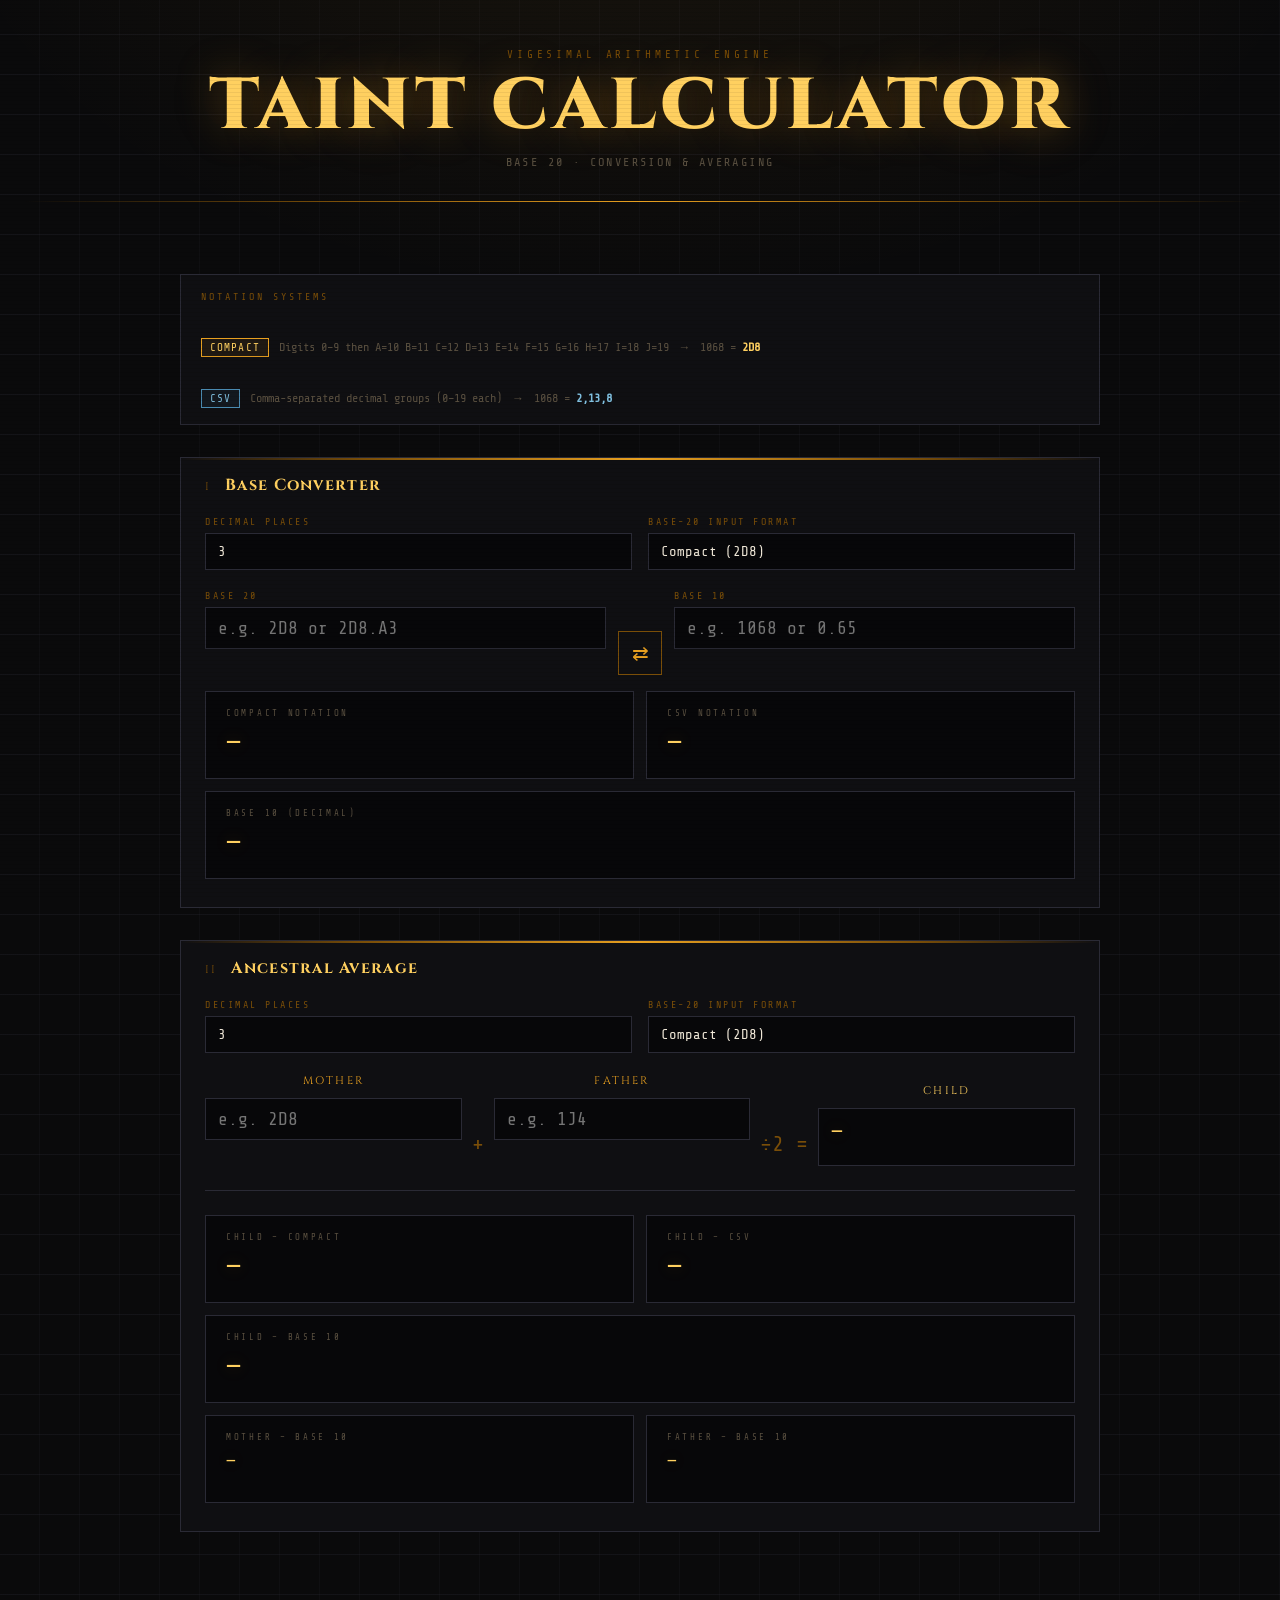
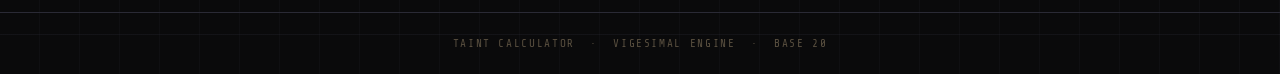
==== index.html @ a072395d "Improved organisation" ====
<!DOCTYPE html>
<html lang="en">
<head>
<meta charset="UTF-8">
<meta name="viewport" content="width=device-width, initial-scale=1.0">
<title>Taint Calculator</title>
<link href="https://fonts.googleapis.com/css2?family=Share+Tech+Mono&family=Cinzel:wght@400;700;900&display=swap" rel="stylesheet">

<link rel="stylesheet" href="assets/style.css">

</head>


<script src="assets/script.js"></script>

<body>

<header>
  <div class="title-eyebrow">Vigesimal Arithmetic Engine</div>
  <h1>TAINT CALCULATOR</h1>
  <div class="subtitle">BASE&nbsp;20&nbsp;·&nbsp;CONVERSION&nbsp;&amp;&nbsp;AVERAGING</div>
</header>

<main>

  <div class="legend">
    <div class="legend-title">Notation Systems</div>
    <div class="legend-item">
      <span class="badge badge-compact">COMPACT</span>
      <span class="legend-desc">Digits 0–9 then A=10 B=11 C=12 D=13 E=14 F=15 G=16 H=17 I=18 J=19 &nbsp;→&nbsp; 1068&nbsp;=&nbsp;<strong style="color:var(--amber-glow)">2D8</strong></span>
    </div>
    <div class="legend-item">
      <span class="badge badge-csv">CSV</span>
      <span class="legend-desc">Comma-separated decimal groups (0–19 each) &nbsp;→&nbsp; 1068&nbsp;=&nbsp;<strong style="color:#80c0e0">2,13,8</strong></span>
    </div>
  </div>

  <!-- Card I: Converter -->
  <div class="card">
    <div class="card-header">
      <span class="card-num">I</span>
      <span class="card-title">Base Converter</span>
    </div>
    <div class="card-body">
      <div class="options-row">
        <div class="field-col">
          <label>Decimal Places</label>
          <select id="dp">
            <option value="0">0</option>
            <option value="1">1</option>
            <option value="2">2</option>
            <option value="3" selected>3</option>
            <option value="4">4</option>
            <option value="5">5</option>
            <option value="6">6</option>
            <option value="8">8</option>
            <option value="10">10</option>
          </select>
        </div>
        <div class="field-col">
          <label>Base-20 Input Format</label>
          <select id="inputNotation">
            <option value="compact">Compact (2D8)</option>
            <option value="csv">CSV (2,13,8)</option>
          </select>
        </div>
      </div>

      <div class="field-row">
        <div class="field-col">
          <label>Base 20</label>
          <input type="text" id="b20in" placeholder="e.g. 2D8 or 2D8.A3" autocomplete="off" spellcheck="false">
          <div class="hint" id="b20hint"></div>
        </div>
        <button class="arrow-btn" id="swapBtn" title="Swap">&#8644;</button>
        <div class="field-col">
          <label>Base 10</label>
          <input type="text" id="b10in" placeholder="e.g. 1068 or 0.65" autocomplete="off" spellcheck="false">
          <div class="hint" id="b10hint"></div>
        </div>
      </div>

      <div class="result-grid">
        <div class="result-box">
          <div class="result-label">Compact notation</div>
          <div class="result-value" id="outCompact">—</div>
        </div>
        <div class="result-box">
          <div class="result-label">CSV notation</div>
          <div class="result-value" id="outCsv">—</div>
        </div>
      </div>
      <div style="margin-top:12px;">
        <div class="result-box">
          <div class="result-label">Base 10 (decimal)</div>
          <div class="result-value" id="outDec">—</div>
        </div>
      </div>
    </div>
  </div>

  <!-- Card II: Averager -->
  <div class="card">
    <div class="card-header">
      <span class="card-num">II</span>
      <span class="card-title">Ancestral Average</span>
    </div>
    <div class="card-body">
      <div class="options-row">
        <div class="field-col">
          <label>Decimal Places</label>
          <select id="avgDp">
            <option value="0">0</option>
            <option value="1">1</option>
            <option value="2">2</option>
            <option value="3" selected>3</option>
            <option value="4">4</option>
            <option value="5">5</option>
            <option value="6">6</option>
          </select>
        </div>
        <div class="field-col">
          <label>Base-20 Input Format</label>
          <select id="avgNotation">
            <option value="compact">Compact (2D8)</option>
            <option value="csv">CSV (2,13,8)</option>
          </select>
        </div>
      </div>

      <div class="trio-grid">
        <div class="field-col">
          <div class="parent-label">MOTHER</div>
          <input type="text" id="motherIn" placeholder="e.g. 2D8" autocomplete="off" spellcheck="false">
          <div class="hint" id="motherHint"></div>
        </div>
        <div class="trio-eq">+</div>
        <div class="field-col">
          <div class="parent-label">FATHER</div>
          <input type="text" id="fatherIn" placeholder="e.g. 1J4" autocomplete="off" spellcheck="false">
          <div class="hint" id="fatherHint"></div>
        </div>
        <div class="trio-eq">÷2&nbsp;=</div>
        <div class="field-col">
          <div class="parent-label" style="color:var(--amber-glow)">CHILD</div>
          <div class="result-box" style="padding:10px 12px; min-height:48px;">
            <div class="result-value" id="childInline" style="font-size:22px;">—</div>
          </div>
        </div>
      </div>

      <hr class="section-divider">

      <div class="result-grid">
        <div class="result-box">
          <div class="result-label">Child – Compact</div>
          <div class="result-value" id="childCompact">—</div>
        </div>
        <div class="result-box">
          <div class="result-label">Child – CSV</div>
          <div class="result-value" id="childCsv">—</div>
        </div>
      </div>
      <div style="margin-top:12px;">
        <div class="result-box">
          <div class="result-label">Child – Base 10</div>
          <div class="result-value" id="childDec">—</div>
        </div>
      </div>
      <div style="margin-top:12px; display:grid; grid-template-columns:1fr 1fr; gap:12px;">
        <div class="result-box">
          <div class="result-label">Mother – Base 10</div>
          <div class="result-value" style="font-size:18px;" id="motherDec10">—</div>
        </div>
        <div class="result-box">
          <div class="result-label">Father – Base 10</div>
          <div class="result-value" style="font-size:18px;" id="fatherDec10">—</div>
        </div>
      </div>
    </div>
  </div>

</main>

<footer>TAINT CALCULATOR &nbsp;·&nbsp; VIGESIMAL ENGINE &nbsp;·&nbsp; BASE&nbsp;20</footer>


</body>
</html>
---- assets/style.css ----
:root {
    --bg:        #0a0a0b;
    --panel:     #0f0f12;
    --border:    #2a2a35;
    --amber:     #e8a020;
    --amber-dim: #7a4e08;
    --amber-glow:#ffd060;
    --red:       #c03030;
    --green:     #2a8a40;
    --text:      #c8b88a;
    --text-dim:  #5a5040;
    --white:     #f0e8d8;
    --inset:     #070709;
  }
  *, *::before, *::after { box-sizing: border-box; margin: 0; padding: 0; }
  body {
    background: var(--bg);
    color: var(--text);
    font-family: 'Share Tech Mono', monospace;
    min-height: 100vh;
    overflow-x: hidden;
    background-image:
      radial-gradient(ellipse 80% 40% at 50% -10%, rgba(232,160,32,0.07) 0%, transparent 70%),
      repeating-linear-gradient(0deg, transparent, transparent 39px, rgba(42,42,53,0.3) 39px, rgba(42,42,53,0.3) 40px),
      repeating-linear-gradient(90deg, transparent, transparent 39px, rgba(42,42,53,0.15) 39px, rgba(42,42,53,0.15) 40px);
  }
  header {
    text-align: center;
    padding: 48px 24px 32px;
    position: relative;
  }
  header::after {
    content: '';
    display: block;
    height: 1px;
    background: linear-gradient(90deg, transparent, var(--amber-dim), var(--amber), var(--amber-dim), transparent);
    margin-top: 32px;
  }
  .title-eyebrow {
    font-size: 11px;
    letter-spacing: 0.35em;
    color: var(--amber-dim);
    text-transform: uppercase;
    margin-bottom: 10px;
  }
  h1 {
    font-family: 'Cinzel', serif;
    font-size: clamp(36px, 7vw, 72px);
    font-weight: 900;
    color: var(--amber-glow);
    letter-spacing: 0.06em;
    text-shadow: 0 0 40px rgba(232,160,32,0.35), 0 0 80px rgba(232,160,32,0.12);
    line-height: 1;
  }
  .subtitle {
    margin-top: 12px;
    font-size: 12px;
    letter-spacing: 0.2em;
    color: var(--text-dim);
  }
  main {
    max-width: 960px;
    margin: 0 auto;
    padding: 40px 20px 80px;
    display: flex;
    flex-direction: column;
    gap: 32px;
  }
  .legend {
    border: 1px solid var(--border);
    background: var(--panel);
    padding: 16px 20px;
    display: flex;
    gap: 32px;
    flex-wrap: wrap;
    font-size: 13px;
  }
  .legend-title {
    width: 100%;
    font-size: 10px;
    letter-spacing: 0.3em;
    color: var(--amber-dim);
    text-transform: uppercase;
    margin-bottom: 4px;
  }
  .legend-item { display: flex; align-items: center; gap: 10px; }
  .badge {
    display: inline-block;
    padding: 2px 8px;
    font-size: 11px;
    letter-spacing: 0.1em;
    border: 1px solid;
    white-space: nowrap;
  }
  .badge-compact { border-color: var(--amber); color: var(--amber-glow); background: rgba(232,160,32,0.07); }
  .badge-csv    { border-color: #4a8ab0; color: #80c0e0; background: rgba(74,138,176,0.07); }
  .legend-desc { color: var(--text-dim); font-size: 12px; }
  .card {
    border: 1px solid var(--border);
    background: var(--panel);
    position: relative;
  }
  .card::before {
    content: '';
    position: absolute;
    top: 0; left: 0; right: 0;
    height: 2px;
    background: linear-gradient(90deg, transparent 0%, var(--amber-dim) 20%, var(--amber) 50%, var(--amber-dim) 80%, transparent 100%);
  }
  .card-header {
    padding: 16px 24px 0;
    display: flex;
    align-items: baseline;
    gap: 14px;
  }
  .card-num {
    font-family: 'Cinzel', serif;
    font-size: 11px;
    color: var(--amber-dim);
    letter-spacing: 0.2em;
  }
  .card-title {
    font-family: 'Cinzel', serif;
    font-size: 16px;
    font-weight: 700;
    color: var(--amber-glow);
    letter-spacing: 0.08em;
  }
  .card-body { padding: 20px 24px 28px; }
  .field-row {
    display: grid;
    grid-template-columns: 1fr auto 1fr;
    gap: 12px;
    align-items: end;
    margin-bottom: 16px;
  }
  .field-col { display: flex; flex-direction: column; gap: 6px; }
  label {
    font-size: 10px;
    letter-spacing: 0.25em;
    color: var(--amber-dim);
    text-transform: uppercase;
  }
  input[type="text"], input[type="number"], select {
    background: var(--inset);
    border: 1px solid var(--border);
    color: var(--white);
    font-family: 'Share Tech Mono', monospace;
    font-size: 18px;
    padding: 10px 12px;
    width: 100%;
    outline: none;
    transition: border-color 0.15s, box-shadow 0.15s;
    -webkit-appearance: none;
    border-radius: 0;
  }
  input:focus, select:focus {
    border-color: var(--amber);
    box-shadow: 0 0 0 2px rgba(232,160,32,0.12), inset 0 0 12px rgba(232,160,32,0.04);
  }
  input.error { border-color: var(--red) !important; }
  input.valid { border-color: var(--green) !important; }
  select { font-size: 14px; cursor: pointer; }
  select option { background: #1a1a20; }
  .arrow-btn {
    background: none;
    border: 1px solid var(--amber-dim);
    color: var(--amber);
    font-size: 20px;
    width: 44px;
    height: 44px;
    cursor: pointer;
    transition: all 0.15s;
    display: flex;
    align-items: center;
    justify-content: center;
    font-family: monospace;
    flex-shrink: 0;
  }
  .arrow-btn:hover {
    border-color: var(--amber-glow);
    color: var(--amber-glow);
    box-shadow: 0 0 12px rgba(232,160,32,0.2);
  }
  .arrow-btn:active { transform: scale(0.95); }
  .options-row {
    display: flex;
    gap: 16px;
    align-items: end;
    flex-wrap: wrap;
    margin-bottom: 20px;
  }
  .options-row .field-col { min-width: 140px; flex: 1; }
  .result-box {
    background: var(--inset);
    border: 1px solid var(--border);
    padding: 16px 20px;
    min-height: 64px;
    display: flex;
    flex-direction: column;
    gap: 8px;
  }
  .result-label {
    font-size: 9px;
    letter-spacing: 0.3em;
    color: var(--text-dim);
    text-transform: uppercase;
  }
  .result-value {
    font-size: 28px;
    color: var(--amber-glow);
    letter-spacing: 0.05em;
    text-shadow: 0 0 16px rgba(232,160,32,0.3);
    min-height: 36px;
    word-break: break-all;
  }
  .result-grid {
    display: grid;
    grid-template-columns: 1fr 1fr;
    gap: 12px;
    margin-top: 16px;
  }
  .section-divider {
    border: none;
    border-top: 1px solid var(--border);
    margin: 24px 0;
  }
  .trio-grid {
    display: grid;
    grid-template-columns: 1fr auto 1fr auto 1fr;
    gap: 10px;
    align-items: end;
  }
  .trio-eq {
    font-size: 22px;
    color: var(--amber-dim);
    padding-bottom: 10px;
    text-align: center;
    flex-shrink: 0;
  }
  .parent-label {
    font-family: 'Cinzel', serif;
    font-size: 11px;
    color: var(--amber);
    letter-spacing: 0.2em;
    text-align: center;
    margin-bottom: 4px;
  }
  .hint {
    font-size: 11px;
    color: var(--red);
    min-height: 16px;
    letter-spacing: 0.05em;
    margin-top: 4px;
  }
  .hint.ok { color: var(--green); }
  footer {
    text-align: center;
    padding: 24px;
    font-size: 11px;
    color: var(--text-dim);
    letter-spacing: 0.15em;
    border-top: 1px solid var(--border);
  }
  body::after {
    content: '';
    pointer-events: none;
    position: fixed;
    inset: 0;
    background: repeating-linear-gradient(0deg, rgba(0,0,0,0) 0px, rgba(0,0,0,0) 3px, rgba(0,0,0,0.06) 3px, rgba(0,0,0,0.06) 4px);
    z-index: 9999;
  }
  @keyframes fadeUp {
    from { opacity: 0; transform: translateY(16px); }
    to   { opacity: 1; transform: translateY(0); }
  }
  header  { animation: fadeUp 0.5s ease both; }
  .legend { animation: fadeUp 0.5s ease 0.1s both; }
  .card:nth-of-type(1) { animation: fadeUp 0.5s ease 0.2s both; }
  .card:nth-of-type(2) { animation: fadeUp 0.5s ease 0.3s both; }
  @media (max-width: 600px) {
    .field-row { grid-template-columns: 1fr; }
    .arrow-btn { transform: rotate(90deg); width: 36px; height: 36px; margin: 0 auto; }
    .trio-grid { grid-template-columns: 1fr; }
    .trio-eq { display: none; }
    .result-grid { grid-template-columns: 1fr; }
  }
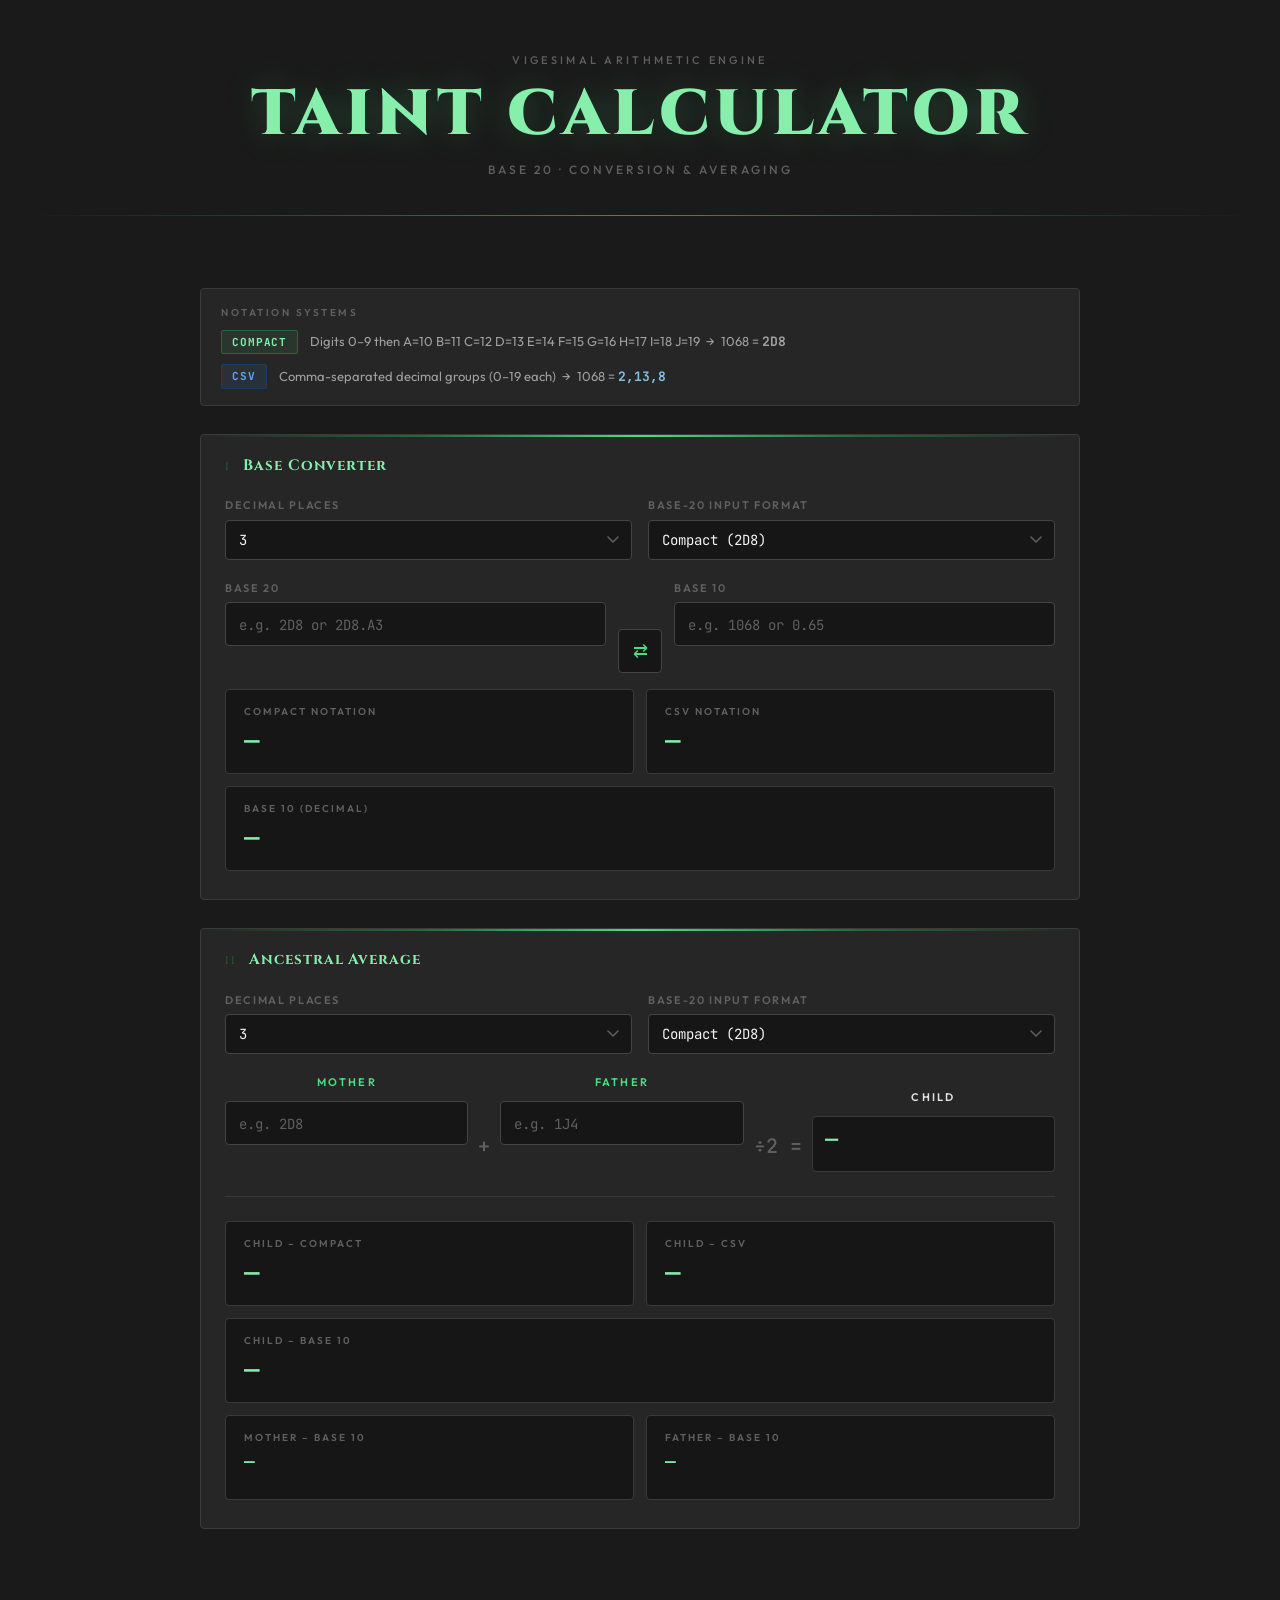
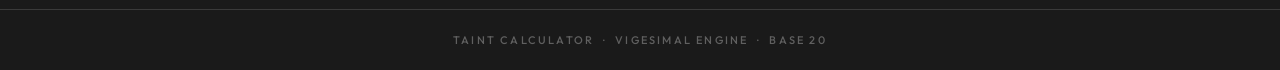
==== commit 48f974f5: "changed theme to white and green to improve readability" ====
--- a/index.html
+++ b/index.html
@@ -4,14 +4,13 @@
 <meta charset="UTF-8">
 <meta name="viewport" content="width=device-width, initial-scale=1.0">
 <title>Taint Calculator</title>
-<link href="https://fonts.googleapis.com/css2?family=Share+Tech+Mono&family=Cinzel:wght@400;700;900&display=swap" rel="stylesheet">
 
 <link rel="stylesheet" href="assets/style.css">
 
 </head>
 
 
-<script src="assets/script.js"></script>
+<script src="assets/script.js" defer></script>
 
 <body>
 
--- a/assets/style.css
+++ b/assets/style.css
@@ -1,287 +1,418 @@
-  :root {
-    --bg:        #0a0a0b;
-    --panel:     #0f0f12;
-    --border:    #2a2a35;
-    --amber:     #e8a020;
-    --amber-dim: #7a4e08;
-    --amber-glow:#ffd060;
-    --red:       #c03030;
-    --green:     #2a8a40;
-    --text:      #c8b88a;
-    --text-dim:  #5a5040;
-    --white:     #f0e8d8;
-    --inset:     #070709;
-  }
-  *, *::before, *::after { box-sizing: border-box; margin: 0; padding: 0; }
-  body {
-    background: var(--bg);
-    color: var(--text);
-    font-family: 'Share Tech Mono', monospace;
-    min-height: 100vh;
-    overflow-x: hidden;
-    background-image:
-      radial-gradient(ellipse 80% 40% at 50% -10%, rgba(232,160,32,0.07) 0%, transparent 70%),
-      repeating-linear-gradient(0deg, transparent, transparent 39px, rgba(42,42,53,0.3) 39px, rgba(42,42,53,0.3) 40px),
-      repeating-linear-gradient(90deg, transparent, transparent 39px, rgba(42,42,53,0.15) 39px, rgba(42,42,53,0.15) 40px);
-  }
-  header {
-    text-align: center;
-    padding: 48px 24px 32px;
-    position: relative;
-  }
-  header::after {
-    content: '';
-    display: block;
-    height: 1px;
-    background: linear-gradient(90deg, transparent, var(--amber-dim), var(--amber), var(--amber-dim), transparent);
-    margin-top: 32px;
-  }
-  .title-eyebrow {
-    font-size: 11px;
-    letter-spacing: 0.35em;
-    color: var(--amber-dim);
-    text-transform: uppercase;
-    margin-bottom: 10px;
-  }
-  h1 {
-    font-family: 'Cinzel', serif;
-    font-size: clamp(36px, 7vw, 72px);
-    font-weight: 900;
-    color: var(--amber-glow);
-    letter-spacing: 0.06em;
-    text-shadow: 0 0 40px rgba(232,160,32,0.35), 0 0 80px rgba(232,160,32,0.12);
-    line-height: 1;
-  }
-  .subtitle {
-    margin-top: 12px;
-    font-size: 12px;
-    letter-spacing: 0.2em;
-    color: var(--text-dim);
-  }
-  main {
-    max-width: 960px;
-    margin: 0 auto;
-    padding: 40px 20px 80px;
-    display: flex;
-    flex-direction: column;
-    gap: 32px;
-  }
-  .legend {
-    border: 1px solid var(--border);
-    background: var(--panel);
-    padding: 16px 20px;
-    display: flex;
-    gap: 32px;
-    flex-wrap: wrap;
-    font-size: 13px;
-  }
-  .legend-title {
-    width: 100%;
-    font-size: 10px;
-    letter-spacing: 0.3em;
-    color: var(--amber-dim);
-    text-transform: uppercase;
-    margin-bottom: 4px;
-  }
-  .legend-item { display: flex; align-items: center; gap: 10px; }
-  .badge {
-    display: inline-block;
-    padding: 2px 8px;
-    font-size: 11px;
-    letter-spacing: 0.1em;
-    border: 1px solid;
-    white-space: nowrap;
-  }
-  .badge-compact { border-color: var(--amber); color: var(--amber-glow); background: rgba(232,160,32,0.07); }
-  .badge-csv    { border-color: #4a8ab0; color: #80c0e0; background: rgba(74,138,176,0.07); }
-  .legend-desc { color: var(--text-dim); font-size: 12px; }
-  .card {
-    border: 1px solid var(--border);
-    background: var(--panel);
-    position: relative;
-  }
-  .card::before {
-    content: '';
-    position: absolute;
-    top: 0; left: 0; right: 0;
-    height: 2px;
-    background: linear-gradient(90deg, transparent 0%, var(--amber-dim) 20%, var(--amber) 50%, var(--amber-dim) 80%, transparent 100%);
-  }
-  .card-header {
-    padding: 16px 24px 0;
-    display: flex;
-    align-items: baseline;
-    gap: 14px;
-  }
-  .card-num {
-    font-family: 'Cinzel', serif;
-    font-size: 11px;
-    color: var(--amber-dim);
-    letter-spacing: 0.2em;
-  }
-  .card-title {
-    font-family: 'Cinzel', serif;
-    font-size: 16px;
-    font-weight: 700;
-    color: var(--amber-glow);
-    letter-spacing: 0.08em;
-  }
-  .card-body { padding: 20px 24px 28px; }
-  .field-row {
-    display: grid;
-    grid-template-columns: 1fr auto 1fr;
-    gap: 12px;
-    align-items: end;
-    margin-bottom: 16px;
-  }
-  .field-col { display: flex; flex-direction: column; gap: 6px; }
-  label {
-    font-size: 10px;
-    letter-spacing: 0.25em;
-    color: var(--amber-dim);
-    text-transform: uppercase;
-  }
-  input[type="text"], input[type="number"], select {
-    background: var(--inset);
-    border: 1px solid var(--border);
-    color: var(--white);
-    font-family: 'Share Tech Mono', monospace;
-    font-size: 18px;
-    padding: 10px 12px;
-    width: 100%;
-    outline: none;
-    transition: border-color 0.15s, box-shadow 0.15s;
-    -webkit-appearance: none;
-    border-radius: 0;
-  }
-  input:focus, select:focus {
-    border-color: var(--amber);
-    box-shadow: 0 0 0 2px rgba(232,160,32,0.12), inset 0 0 12px rgba(232,160,32,0.04);
-  }
-  input.error { border-color: var(--red) !important; }
-  input.valid { border-color: var(--green) !important; }
-  select { font-size: 14px; cursor: pointer; }
-  select option { background: #1a1a20; }
-  .arrow-btn {
-    background: none;
-    border: 1px solid var(--amber-dim);
-    color: var(--amber);
-    font-size: 20px;
-    width: 44px;
-    height: 44px;
-    cursor: pointer;
-    transition: all 0.15s;
-    display: flex;
-    align-items: center;
-    justify-content: center;
-    font-family: monospace;
-    flex-shrink: 0;
-  }
-  .arrow-btn:hover {
-    border-color: var(--amber-glow);
-    color: var(--amber-glow);
-    box-shadow: 0 0 12px rgba(232,160,32,0.2);
-  }
-  .arrow-btn:active { transform: scale(0.95); }
-  .options-row {
-    display: flex;
-    gap: 16px;
-    align-items: end;
-    flex-wrap: wrap;
-    margin-bottom: 20px;
-  }
-  .options-row .field-col { min-width: 140px; flex: 1; }
-  .result-box {
-    background: var(--inset);
-    border: 1px solid var(--border);
-    padding: 16px 20px;
-    min-height: 64px;
-    display: flex;
-    flex-direction: column;
-    gap: 8px;
-  }
-  .result-label {
-    font-size: 9px;
-    letter-spacing: 0.3em;
-    color: var(--text-dim);
-    text-transform: uppercase;
-  }
-  .result-value {
-    font-size: 28px;
-    color: var(--amber-glow);
-    letter-spacing: 0.05em;
-    text-shadow: 0 0 16px rgba(232,160,32,0.3);
-    min-height: 36px;
-    word-break: break-all;
-  }
-  .result-grid {
-    display: grid;
-    grid-template-columns: 1fr 1fr;
-    gap: 12px;
-    margin-top: 16px;
-  }
-  .section-divider {
-    border: none;
-    border-top: 1px solid var(--border);
-    margin: 24px 0;
-  }
-  .trio-grid {
-    display: grid;
-    grid-template-columns: 1fr auto 1fr auto 1fr;
-    gap: 10px;
-    align-items: end;
-  }
-  .trio-eq {
-    font-size: 22px;
-    color: var(--amber-dim);
-    padding-bottom: 10px;
-    text-align: center;
-    flex-shrink: 0;
-  }
-  .parent-label {
-    font-family: 'Cinzel', serif;
-    font-size: 11px;
-    color: var(--amber);
-    letter-spacing: 0.2em;
-    text-align: center;
-    margin-bottom: 4px;
-  }
-  .hint {
-    font-size: 11px;
-    color: var(--red);
-    min-height: 16px;
-    letter-spacing: 0.05em;
-    margin-top: 4px;
-  }
-  .hint.ok { color: var(--green); }
-  footer {
-    text-align: center;
-    padding: 24px;
-    font-size: 11px;
-    color: var(--text-dim);
-    letter-spacing: 0.15em;
-    border-top: 1px solid var(--border);
-  }
-  body::after {
-    content: '';
-    pointer-events: none;
-    position: fixed;
-    inset: 0;
-    background: repeating-linear-gradient(0deg, rgba(0,0,0,0) 0px, rgba(0,0,0,0) 3px, rgba(0,0,0,0.06) 3px, rgba(0,0,0,0.06) 4px);
-    z-index: 9999;
-  }
-  @keyframes fadeUp {
-    from { opacity: 0; transform: translateY(16px); }
-    to   { opacity: 1; transform: translateY(0); }
-  }
-  header  { animation: fadeUp 0.5s ease both; }
-  .legend { animation: fadeUp 0.5s ease 0.1s both; }
-  .card:nth-of-type(1) { animation: fadeUp 0.5s ease 0.2s both; }
-  .card:nth-of-type(2) { animation: fadeUp 0.5s ease 0.3s both; }
-  @media (max-width: 600px) {
-    .field-row { grid-template-columns: 1fr; }
-    .arrow-btn { transform: rotate(90deg); width: 36px; height: 36px; margin: 0 auto; }
-    .trio-grid { grid-template-columns: 1fr; }
-    .trio-eq { display: none; }
-    .result-grid { grid-template-columns: 1fr; }
-  }+/* ── Google Fonts ───────────────────────────────────────────────── */
+@import url('https://fonts.googleapis.com/css2?family=JetBrains+Mono:wght@400;500;700&family=Outfit:wght@400;500;600;700&family=Cinzel:wght@700;900&display=swap');
+
+/* ── Design tokens ──────────────────────────────────────────────── */
+:root {
+  --bg:          #1a1a1a;
+  --bg-mid:      #222222;
+  --panel:       #262626;
+  --panel-raised:#2e2e2e;
+  --border:      #3a3a3a;
+  --border-mid:  #444444;
+  --inset:       #161616;
+
+  --green:       #4ade80;
+  --green-dim:   #1f6b3a;
+  --green-glow:  #86efac;
+  --green-faint: rgba(74, 222, 128, 0.08);
+
+  --csv-blue:    #60a5fa;
+  --csv-dim:     #1e3a5f;
+  --csv-faint:   rgba(96, 165, 250, 0.08);
+
+  --red:         #f87171;
+  --red-faint:   rgba(248, 113, 113, 0.1);
+  --valid:       #4ade80;
+
+  --text:        #e2e2e2;
+  --text-mid:    #a0a0a0;
+  --text-dim:    #606060;
+  --white:       #f4f4f4;
+
+  --font-ui:     'Outfit', sans-serif;
+  --font-mono:   'JetBrains Mono', monospace;
+  --font-display:'Cinzel', serif;
+
+  --radius:      4px;
+}
+
+/* ── Reset ──────────────────────────────────────────────────────── */
+*, *::before, *::after { box-sizing: border-box; margin: 0; padding: 0; }
+
+/* ── Base ───────────────────────────────────────────────────────── */
+body {
+  background: var(--bg);
+  color: var(--text);
+  font-family: var(--font-ui);
+  font-size: 15px;
+  line-height: 1.5;
+  min-height: 100vh;
+  overflow-x: hidden;
+}
+
+/* ── Header ─────────────────────────────────────────────────────── */
+header {
+  text-align: center;
+  padding: 52px 24px 36px;
+  position: relative;
+}
+header::after {
+  content: '';
+  display: block;
+  height: 1px;
+  background: linear-gradient(90deg,
+    transparent,
+    var(--green-dim) 20%,
+    var(--green) 50%,
+    var(--green-dim) 80%,
+    transparent);
+  margin-top: 36px;
+  opacity: 0.6;
+}
+
+.title-eyebrow {
+  font-family: var(--font-ui);
+  font-size: 11px;
+  font-weight: 500;
+  letter-spacing: 0.3em;
+  color: var(--text-dim);
+  text-transform: uppercase;
+  margin-bottom: 14px;
+}
+
+h1 {
+  font-family: var(--font-display);
+  font-size: clamp(32px, 6vw, 64px);
+  font-weight: 900;
+  color: var(--green-glow);
+  letter-spacing: 0.07em;
+  text-shadow: 0 0 32px rgba(74,222,128,0.25);
+  line-height: 1;
+}
+
+.subtitle {
+  margin-top: 14px;
+  font-family: var(--font-ui);
+  font-size: 12px;
+  font-weight: 500;
+  letter-spacing: 0.25em;
+  color: var(--text-dim);
+  text-transform: uppercase;
+}
+
+/* ── Main layout ─────────────────────────────────────────────────── */
+main {
+  max-width: 920px;
+  margin: 0 auto;
+  padding: 36px 20px 80px;
+  display: flex;
+  flex-direction: column;
+  gap: 28px;
+}
+
+/* ── Legend ──────────────────────────────────────────────────────── */
+.legend {
+  border: 1px solid var(--border);
+  background: var(--panel);
+  border-radius: var(--radius);
+  padding: 16px 20px;
+  display: flex;
+  flex-direction: column;
+  gap: 10px;
+}
+.legend-title {
+  font-family: var(--font-ui);
+  font-size: 10px;
+  font-weight: 600;
+  letter-spacing: 0.25em;
+  color: var(--text-dim);
+  text-transform: uppercase;
+}
+.legend-item {
+  display: flex;
+  align-items: center;
+  gap: 12px;
+  flex-wrap: wrap;
+}
+.badge {
+  display: inline-block;
+  padding: 3px 10px;
+  font-family: var(--font-mono);
+  font-size: 11px;
+  font-weight: 700;
+  letter-spacing: 0.08em;
+  border: 1px solid;
+  border-radius: 2px;
+  white-space: nowrap;
+  flex-shrink: 0;
+}
+.badge-compact {
+  border-color: var(--green-dim);
+  color: var(--green-glow);
+  background: var(--green-faint);
+}
+.badge-csv {
+  border-color: var(--csv-dim);
+  color: var(--csv-blue);
+  background: var(--csv-faint);
+}
+.legend-desc {
+  font-family: var(--font-ui);
+  font-size: 13px;
+  color: var(--text-mid);
+  line-height: 1.4;
+}
+.legend-desc strong {
+  font-family: var(--font-mono);
+  font-weight: 700;
+}
+
+/* ── Cards ───────────────────────────────────────────────────────── */
+.card {
+  border: 1px solid var(--border);
+  background: var(--panel);
+  border-radius: var(--radius);
+  position: relative;
+  overflow: hidden;
+}
+.card::before {
+  content: '';
+  position: absolute;
+  top: 0; left: 0; right: 0;
+  height: 2px;
+  background: linear-gradient(90deg,
+    transparent 0%,
+    var(--green-dim) 25%,
+    var(--green) 50%,
+    var(--green-dim) 75%,
+    transparent 100%);
+}
+.card-header {
+  padding: 20px 24px 0;
+  display: flex;
+  align-items: baseline;
+  gap: 12px;
+}
+.card-num {
+  font-family: var(--font-display);
+  font-size: 11px;
+  color: var(--green-dim);
+  letter-spacing: 0.2em;
+}
+.card-title {
+  font-family: var(--font-display);
+  font-size: 15px;
+  font-weight: 700;
+  color: var(--green-glow);
+  letter-spacing: 0.06em;
+}
+.card-body {
+  padding: 20px 24px 28px;
+}
+
+/* ── Labels ──────────────────────────────────────────────────────── */
+label {
+  font-family: var(--font-ui);
+  font-size: 11px;
+  font-weight: 600;
+  letter-spacing: 0.15em;
+  color: var(--text-dim);
+  text-transform: uppercase;
+}
+.parent-label {
+  font-family: var(--font-ui);
+  font-size: 11px;
+  font-weight: 600;
+  letter-spacing: 0.2em;
+  color: var(--green);
+  text-transform: uppercase;
+  text-align: center;
+  margin-bottom: 4px;
+}
+
+/* ── Inputs & selects ────────────────────────────────────────────── */
+input[type="text"],
+input[type="number"],
+select {
+  background: var(--inset);
+  border: 1px solid var(--border-mid);
+  color: var(--white);
+  font-family: var(--font-mono);
+  font-size: 17px;
+  font-weight: 400;
+  padding: 10px 13px;
+  width: 100%;
+  outline: none;
+  border-radius: var(--radius);
+  transition: border-color 0.15s, box-shadow 0.15s;
+  -webkit-appearance: none;
+  appearance: none;
+}
+input::placeholder { color: var(--text-dim); font-size: 14px; }
+input:focus,
+select:focus {
+  border-color: var(--green);
+  box-shadow: 0 0 0 3px rgba(74,222,128,0.1);
+}
+input.error  { border-color: var(--red) !important; background: var(--red-faint); }
+input.valid  { border-color: var(--valid) !important; }
+select {
+  font-size: 14px;
+  cursor: pointer;
+  background-image: url("data:image/svg+xml,%3Csvg xmlns='http://www.w3.org/2000/svg' width='12' height='8' viewBox='0 0 12 8'%3E%3Cpath d='M1 1l5 5 5-5' stroke='%23606060' stroke-width='1.5' fill='none' stroke-linecap='round'/%3E%3C/svg%3E");
+  background-repeat: no-repeat;
+  background-position: right 12px center;
+  padding-right: 32px;
+}
+select option { background: #1e1e1e; }
+
+/* ── Field layouts ───────────────────────────────────────────────── */
+.options-row {
+  display: flex;
+  gap: 16px;
+  align-items: end;
+  flex-wrap: wrap;
+  margin-bottom: 20px;
+}
+.options-row .field-col { min-width: 140px; flex: 1; }
+
+.field-col { display: flex; flex-direction: column; gap: 6px; }
+
+.field-row {
+  display: grid;
+  grid-template-columns: 1fr auto 1fr;
+  gap: 12px;
+  align-items: end;
+  margin-bottom: 16px;
+}
+
+/* ── Swap button ─────────────────────────────────────────────────── */
+.arrow-btn {
+  background: var(--inset);
+  border: 1px solid var(--border-mid);
+  color: var(--green);
+  font-size: 18px;
+  width: 44px;
+  height: 44px;
+  border-radius: var(--radius);
+  cursor: pointer;
+  transition: all 0.15s;
+  display: flex;
+  align-items: center;
+  justify-content: center;
+  font-family: monospace;
+  flex-shrink: 0;
+}
+.arrow-btn:hover {
+  border-color: var(--green);
+  color: var(--green-glow);
+  box-shadow: 0 0 10px rgba(74,222,128,0.15);
+}
+.arrow-btn:active { transform: scale(0.93); }
+
+/* ── Result boxes ────────────────────────────────────────────────── */
+.result-box {
+  background: var(--inset);
+  border: 1px solid var(--border);
+  border-radius: var(--radius);
+  padding: 14px 18px;
+  min-height: 64px;
+  display: flex;
+  flex-direction: column;
+  gap: 6px;
+}
+.result-label {
+  font-family: var(--font-ui);
+  font-size: 10px;
+  font-weight: 600;
+  letter-spacing: 0.2em;
+  color: var(--text-dim);
+  text-transform: uppercase;
+}
+.result-value {
+  font-family: var(--font-mono);
+  font-size: 26px;
+  font-weight: 500;
+  color: var(--green-glow);
+  letter-spacing: 0.03em;
+  min-height: 34px;
+  word-break: break-all;
+  line-height: 1.2;
+}
+
+.result-grid {
+  display: grid;
+  grid-template-columns: 1fr 1fr;
+  gap: 12px;
+  margin-top: 14px;
+}
+
+/* ── Trio (averager) ─────────────────────────────────────────────── */
+.trio-grid {
+  display: grid;
+  grid-template-columns: 1fr auto 1fr auto 1fr;
+  gap: 10px;
+  align-items: end;
+}
+.trio-eq {
+  font-family: var(--font-mono);
+  font-size: 20px;
+  font-weight: 500;
+  color: var(--text-dim);
+  padding-bottom: 11px;
+  text-align: center;
+  flex-shrink: 0;
+  white-space: nowrap;
+}
+
+/* ── Hint / validation messages ──────────────────────────────────── */
+.hint {
+  font-family: var(--font-ui);
+  font-size: 12px;
+  color: var(--red);
+  min-height: 18px;
+  margin-top: 3px;
+  line-height: 1.4;
+}
+.hint.ok { color: var(--valid); }
+
+/* ── Divider ─────────────────────────────────────────────────────── */
+.section-divider {
+  border: none;
+  border-top: 1px solid var(--border);
+  margin: 24px 0;
+}
+
+/* ── Footer ──────────────────────────────────────────────────────── */
+footer {
+  text-align: center;
+  padding: 22px;
+  font-family: var(--font-ui);
+  font-size: 11px;
+  font-weight: 500;
+  color: var(--text-dim);
+  letter-spacing: 0.2em;
+  text-transform: uppercase;
+  border-top: 1px solid var(--border);
+}
+
+/* ── Animations ──────────────────────────────────────────────────── */
+@keyframes fadeUp {
+  from { opacity: 0; transform: translateY(14px); }
+  to   { opacity: 1; transform: translateY(0); }
+}
+header              { animation: fadeUp 0.45s ease both; }
+.legend             { animation: fadeUp 0.45s ease 0.08s both; }
+.card:nth-of-type(1){ animation: fadeUp 0.45s ease 0.16s both; }
+.card:nth-of-type(2){ animation: fadeUp 0.45s ease 0.24s both; }
+
+/* ── Responsive ──────────────────────────────────────────────────── */
+@media (max-width: 600px) {
+  .field-row          { grid-template-columns: 1fr; }
+  .arrow-btn          { transform: none; width: 38px; height: 38px; margin: 0 auto; }
+  .trio-grid          { grid-template-columns: 1fr; }
+  .trio-eq            { display: none; }
+  .result-grid        { grid-template-columns: 1fr; }
+  .card-body          { padding: 16px 16px 24px; }
+  .card-header        { padding: 16px 16px 0; }
+}
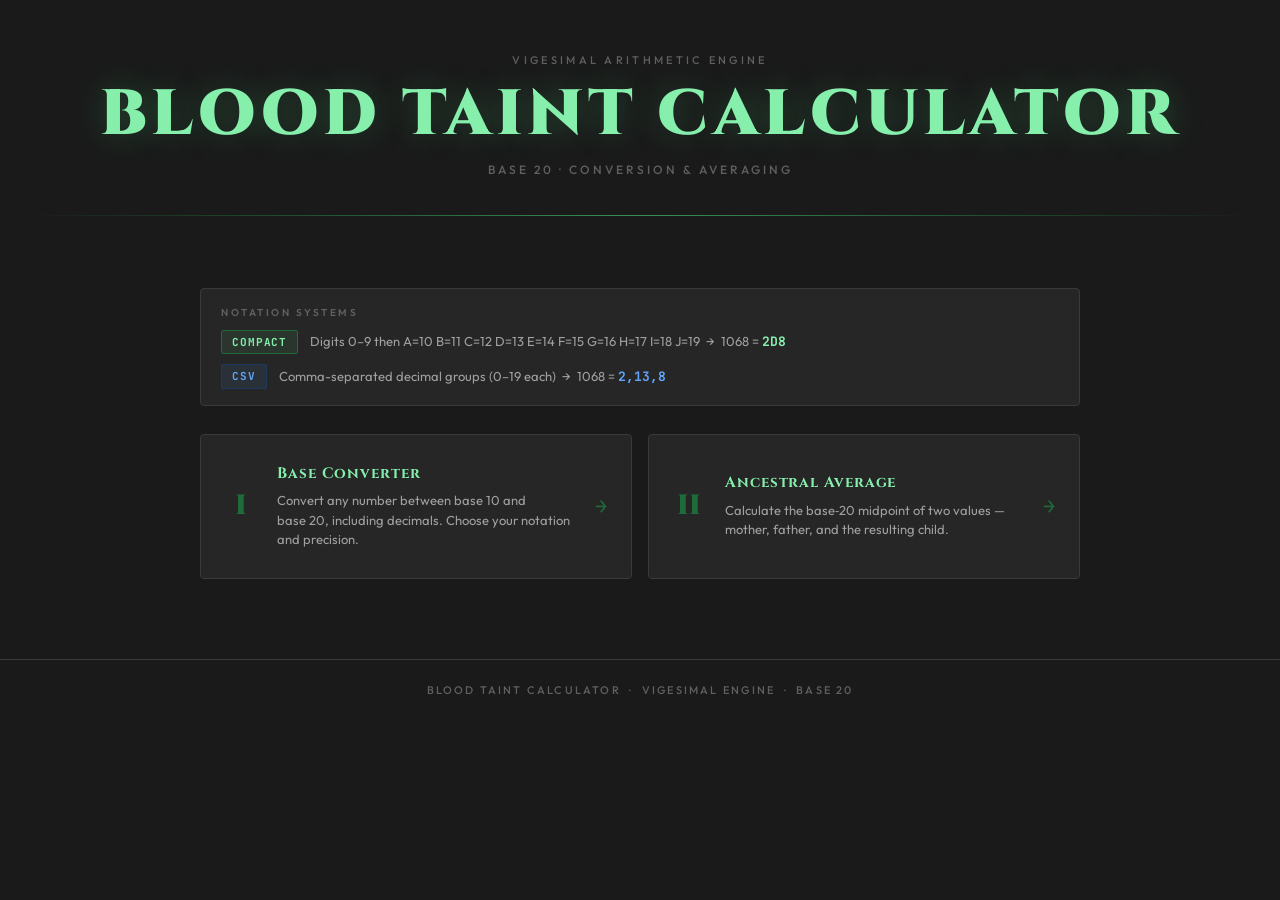
==== commit 99ccd7f8: "separated functions into separate pages" ====
--- a/index.html
+++ b/index.html
@@ -3,186 +3,53 @@
 <head>
 <meta charset="UTF-8">
 <meta name="viewport" content="width=device-width, initial-scale=1.0">
-<title>Taint Calculator</title>
-
+<title>Blood Taint Calculator</title>
 <link rel="stylesheet" href="assets/style.css">
-
 </head>
-
-
-<script src="assets/script.js" defer></script>
-
 <body>
 
 <header>
   <div class="title-eyebrow">Vigesimal Arithmetic Engine</div>
-  <h1>TAINT CALCULATOR</h1>
+  <h1>BLOOD TAINT CALCULATOR</h1>
   <div class="subtitle">BASE&nbsp;20&nbsp;·&nbsp;CONVERSION&nbsp;&amp;&nbsp;AVERAGING</div>
 </header>
 
-<main>
+<main class="home-main">
 
   <div class="legend">
     <div class="legend-title">Notation Systems</div>
     <div class="legend-item">
       <span class="badge badge-compact">COMPACT</span>
-      <span class="legend-desc">Digits 0–9 then A=10 B=11 C=12 D=13 E=14 F=15 G=16 H=17 I=18 J=19 &nbsp;→&nbsp; 1068&nbsp;=&nbsp;<strong style="color:var(--amber-glow)">2D8</strong></span>
+      <span class="legend-desc">Digits 0–9 then A=10 B=11 C=12 D=13 E=14 F=15 G=16 H=17 I=18 J=19 &nbsp;→&nbsp; 1068&nbsp;=&nbsp;<strong class="mono green">2D8</strong></span>
     </div>
     <div class="legend-item">
       <span class="badge badge-csv">CSV</span>
-      <span class="legend-desc">Comma-separated decimal groups (0–19 each) &nbsp;→&nbsp; 1068&nbsp;=&nbsp;<strong style="color:#80c0e0">2,13,8</strong></span>
+      <span class="legend-desc">Comma-separated decimal groups (0–19 each) &nbsp;→&nbsp; 1068&nbsp;=&nbsp;<strong class="mono blue">2,13,8</strong></span>
     </div>
   </div>
 
-  <!-- Card I: Converter -->
-  <div class="card">
-    <div class="card-header">
-      <span class="card-num">I</span>
-      <span class="card-title">Base Converter</span>
-    </div>
-    <div class="card-body">
-      <div class="options-row">
-        <div class="field-col">
-          <label>Decimal Places</label>
-          <select id="dp">
-            <option value="0">0</option>
-            <option value="1">1</option>
-            <option value="2">2</option>
-            <option value="3" selected>3</option>
-            <option value="4">4</option>
-            <option value="5">5</option>
-            <option value="6">6</option>
-            <option value="8">8</option>
-            <option value="10">10</option>
-          </select>
-        </div>
-        <div class="field-col">
-          <label>Base-20 Input Format</label>
-          <select id="inputNotation">
-            <option value="compact">Compact (2D8)</option>
-            <option value="csv">CSV (2,13,8)</option>
-          </select>
-        </div>
+  <nav class="tool-nav">
+    <a href="converter.html" class="tool-card">
+      <div class="tool-card-num">I</div>
+      <div class="tool-card-body">
+        <div class="tool-card-title">Base Converter</div>
+        <div class="tool-card-desc">Convert any number between base&nbsp;10 and base&nbsp;20, including decimals. Choose your notation and precision.</div>
       </div>
-
-      <div class="field-row">
-        <div class="field-col">
-          <label>Base 20</label>
-          <input type="text" id="b20in" placeholder="e.g. 2D8 or 2D8.A3" autocomplete="off" spellcheck="false">
-          <div class="hint" id="b20hint"></div>
-        </div>
-        <button class="arrow-btn" id="swapBtn" title="Swap">&#8644;</button>
-        <div class="field-col">
-          <label>Base 10</label>
-          <input type="text" id="b10in" placeholder="e.g. 1068 or 0.65" autocomplete="off" spellcheck="false">
-          <div class="hint" id="b10hint"></div>
-        </div>
+      <div class="tool-card-arrow">→</div>
+    </a>
+    <a href="averager.html" class="tool-card">
+      <div class="tool-card-num">II</div>
+      <div class="tool-card-body">
+        <div class="tool-card-title">Ancestral Average</div>
+        <div class="tool-card-desc">Calculate the base&#8209;20 midpoint of two values — mother, father, and the resulting child.</div>
       </div>
-
-      <div class="result-grid">
-        <div class="result-box">
-          <div class="result-label">Compact notation</div>
-          <div class="result-value" id="outCompact">—</div>
-        </div>
-        <div class="result-box">
-          <div class="result-label">CSV notation</div>
-          <div class="result-value" id="outCsv">—</div>
-        </div>
-      </div>
-      <div style="margin-top:12px;">
-        <div class="result-box">
-          <div class="result-label">Base 10 (decimal)</div>
-          <div class="result-value" id="outDec">—</div>
-        </div>
-      </div>
-    </div>
-  </div>
-
-  <!-- Card II: Averager -->
-  <div class="card">
-    <div class="card-header">
-      <span class="card-num">II</span>
-      <span class="card-title">Ancestral Average</span>
-    </div>
-    <div class="card-body">
-      <div class="options-row">
-        <div class="field-col">
-          <label>Decimal Places</label>
-          <select id="avgDp">
-            <option value="0">0</option>
-            <option value="1">1</option>
-            <option value="2">2</option>
-            <option value="3" selected>3</option>
-            <option value="4">4</option>
-            <option value="5">5</option>
-            <option value="6">6</option>
-          </select>
-        </div>
-        <div class="field-col">
-          <label>Base-20 Input Format</label>
-          <select id="avgNotation">
-            <option value="compact">Compact (2D8)</option>
-            <option value="csv">CSV (2,13,8)</option>
-          </select>
-        </div>
-      </div>
-
-      <div class="trio-grid">
-        <div class="field-col">
-          <div class="parent-label">MOTHER</div>
-          <input type="text" id="motherIn" placeholder="e.g. 2D8" autocomplete="off" spellcheck="false">
-          <div class="hint" id="motherHint"></div>
-        </div>
-        <div class="trio-eq">+</div>
-        <div class="field-col">
-          <div class="parent-label">FATHER</div>
-          <input type="text" id="fatherIn" placeholder="e.g. 1J4" autocomplete="off" spellcheck="false">
-          <div class="hint" id="fatherHint"></div>
-        </div>
-        <div class="trio-eq">÷2&nbsp;=</div>
-        <div class="field-col">
-          <div class="parent-label" style="color:var(--amber-glow)">CHILD</div>
-          <div class="result-box" style="padding:10px 12px; min-height:48px;">
-            <div class="result-value" id="childInline" style="font-size:22px;">—</div>
-          </div>
-        </div>
-      </div>
-
-      <hr class="section-divider">
-
-      <div class="result-grid">
-        <div class="result-box">
-          <div class="result-label">Child – Compact</div>
-          <div class="result-value" id="childCompact">—</div>
-        </div>
-        <div class="result-box">
-          <div class="result-label">Child – CSV</div>
-          <div class="result-value" id="childCsv">—</div>
-        </div>
-      </div>
-      <div style="margin-top:12px;">
-        <div class="result-box">
-          <div class="result-label">Child – Base 10</div>
-          <div class="result-value" id="childDec">—</div>
-        </div>
-      </div>
-      <div style="margin-top:12px; display:grid; grid-template-columns:1fr 1fr; gap:12px;">
-        <div class="result-box">
-          <div class="result-label">Mother – Base 10</div>
-          <div class="result-value" style="font-size:18px;" id="motherDec10">—</div>
-        </div>
-        <div class="result-box">
-          <div class="result-label">Father – Base 10</div>
-          <div class="result-value" style="font-size:18px;" id="fatherDec10">—</div>
-        </div>
-      </div>
-    </div>
-  </div>
+      <div class="tool-card-arrow">→</div>
+    </a>
+  </nav>
 
 </main>
 
-<footer>TAINT CALCULATOR &nbsp;·&nbsp; VIGESIMAL ENGINE &nbsp;·&nbsp; BASE&nbsp;20</footer>
-
+<footer>BLOOD TAINT CALCULATOR &nbsp;·&nbsp; VIGESIMAL ENGINE &nbsp;·&nbsp; BASE&nbsp;20</footer>
 
 </body>
-</html>
+</html>
--- a/assets/style.css
+++ b/assets/style.css
@@ -415,4 +415,137 @@
   .result-grid        { grid-template-columns: 1fr; }
   .card-body          { padding: 16px 16px 24px; }
   .card-header        { padding: 16px 16px 0; }
+}
+
+/* ── Home nav cards ──────────────────────────────────────────────── */
+.home-main {
+  max-width: 920px;
+  margin: 0 auto;
+  padding: 36px 20px 80px;
+  display: flex;
+  flex-direction: column;
+  gap: 28px;
+}
+
+.tool-nav {
+  display: grid;
+  grid-template-columns: 1fr 1fr;
+  gap: 16px;
+}
+
+.tool-card {
+  display: flex;
+  align-items: center;
+  gap: 20px;
+  padding: 28px 24px;
+  background: var(--panel);
+  border: 1px solid var(--border);
+  border-radius: var(--radius);
+  text-decoration: none;
+  color: inherit;
+  position: relative;
+  overflow: hidden;
+  transition: border-color 0.2s, box-shadow 0.2s, transform 0.15s;
+}
+.tool-card::before {
+  content: '';
+  position: absolute;
+  top: 0; left: 0; right: 0;
+  height: 2px;
+  background: linear-gradient(90deg,
+    transparent 0%,
+    var(--green-dim) 25%,
+    var(--green) 50%,
+    var(--green-dim) 75%,
+    transparent 100%);
+  opacity: 0;
+  transition: opacity 0.2s;
+}
+.tool-card:hover {
+  border-color: var(--green-dim);
+  box-shadow: 0 0 0 1px var(--green-dim), 0 4px 24px rgba(74,222,128,0.07);
+  transform: translateY(-2px);
+}
+.tool-card:hover::before { opacity: 1; }
+.tool-card:active { transform: translateY(0); }
+
+.tool-card-num {
+  font-family: var(--font-display);
+  font-size: 28px;
+  font-weight: 900;
+  color: var(--green-dim);
+  line-height: 1;
+  flex-shrink: 0;
+  width: 32px;
+  text-align: center;
+  transition: color 0.2s;
+}
+.tool-card:hover .tool-card-num { color: var(--green); }
+
+.tool-card-body {
+  flex: 1;
+  min-width: 0;
+}
+.tool-card-title {
+  font-family: var(--font-display);
+  font-size: 15px;
+  font-weight: 700;
+  color: var(--green-glow);
+  letter-spacing: 0.06em;
+  margin-bottom: 6px;
+}
+.tool-card-desc {
+  font-family: var(--font-ui);
+  font-size: 13px;
+  color: var(--text-mid);
+  line-height: 1.5;
+}
+
+.tool-card-arrow {
+  font-family: var(--font-mono);
+  font-size: 20px;
+  color: var(--green-dim);
+  flex-shrink: 0;
+  transition: color 0.2s, transform 0.2s;
+}
+.tool-card:hover .tool-card-arrow {
+  color: var(--green);
+  transform: translateX(4px);
+}
+
+/* ── Back button ─────────────────────────────────────────────────── */
+.back-btn {
+  display: inline-flex;
+  align-items: center;
+  gap: 6px;
+  font-family: var(--font-ui);
+  font-size: 13px;
+  font-weight: 600;
+  letter-spacing: 0.08em;
+  color: var(--text-dim);
+  text-decoration: none;
+  padding: 7px 14px;
+  border: 1px solid var(--border);
+  border-radius: var(--radius);
+  background: var(--panel);
+  transition: color 0.15s, border-color 0.15s;
+  align-self: flex-start;
+}
+.back-btn:hover {
+  color: var(--green);
+  border-color: var(--green-dim);
+}
+
+/* ── Utility classes ─────────────────────────────────────────────── */
+.mono  { font-family: var(--font-mono); font-weight: 700; }
+.green { color: var(--green-glow); }
+.blue  { color: var(--csv-blue); }
+
+/* ── Child label variant ─────────────────────────────────────────── */
+.child-label { color: var(--green-glow); }
+
+/* ── Responsive: home nav ────────────────────────────────────────── */
+@media (max-width: 600px) {
+  .tool-nav { grid-template-columns: 1fr; }
+  .tool-card { gap: 16px; padding: 22px 18px; }
 }
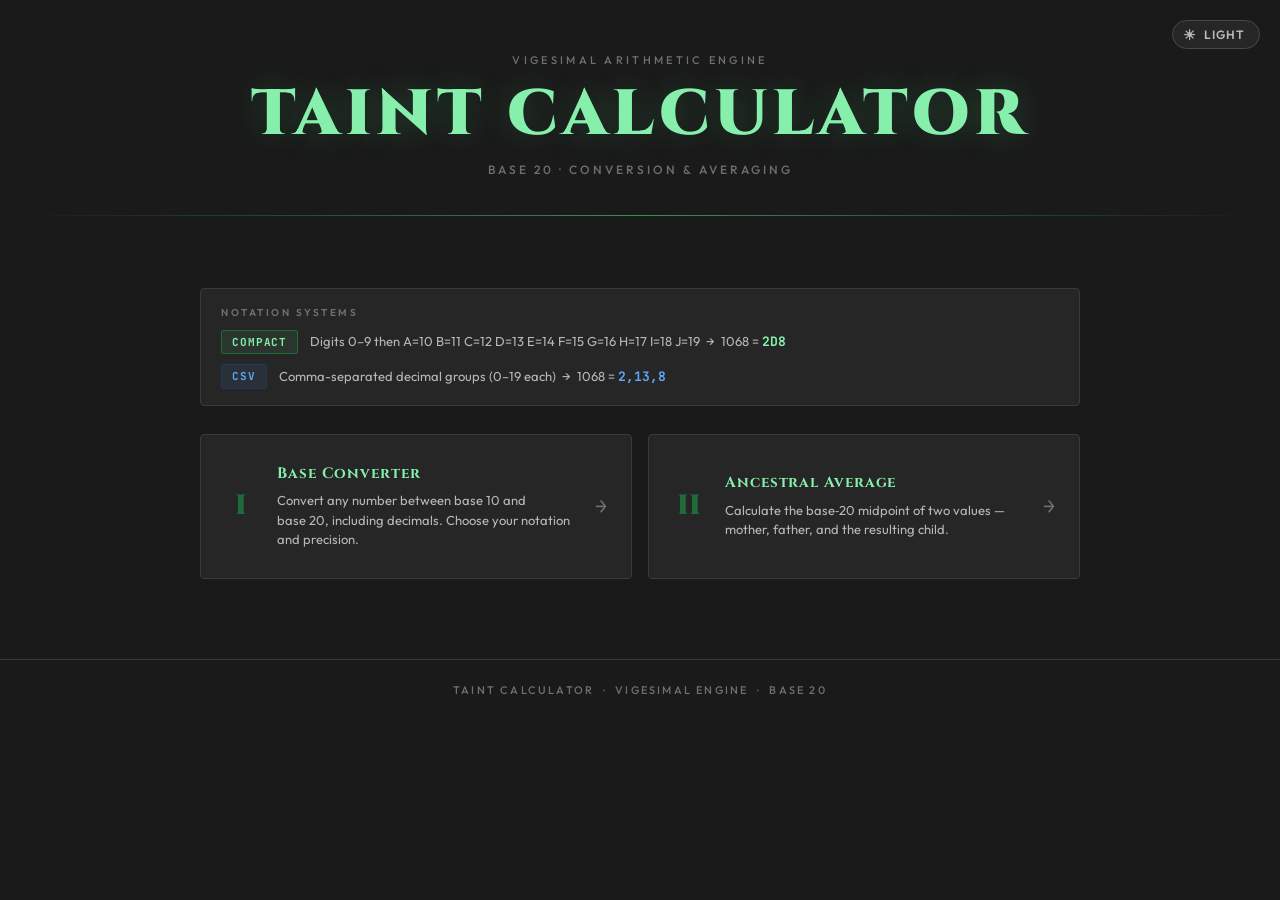
==== commit 09052738: "Light/dark mode, improved dark mode readability" ====
--- a/index.html
+++ b/index.html
@@ -1,16 +1,21 @@
 <!DOCTYPE html>
-<html lang="en">
+<html lang="en" data-theme="dark">
 <head>
 <meta charset="UTF-8">
 <meta name="viewport" content="width=device-width, initial-scale=1.0">
-<title>Blood Taint Calculator</title>
+<title>Taint Calculator</title>
 <link rel="stylesheet" href="assets/style.css">
+<script src="assets/script.js" defer></script>
 </head>
 <body>
 
 <header>
+  <button class="theme-toggle" id="themeToggle" aria-label="Toggle theme">
+    <span class="theme-toggle-icon">☀</span>
+    <span class="theme-toggle-label">Light</span>
+  </button>
   <div class="title-eyebrow">Vigesimal Arithmetic Engine</div>
-  <h1>BLOOD TAINT CALCULATOR</h1>
+  <h1>TAINT CALCULATOR</h1>
   <div class="subtitle">BASE&nbsp;20&nbsp;·&nbsp;CONVERSION&nbsp;&amp;&nbsp;AVERAGING</div>
 </header>
 
@@ -49,7 +54,7 @@
 
 </main>
 
-<footer>BLOOD TAINT CALCULATOR &nbsp;·&nbsp; VIGESIMAL ENGINE &nbsp;·&nbsp; BASE&nbsp;20</footer>
+<footer>TAINT CALCULATOR &nbsp;·&nbsp; VIGESIMAL ENGINE &nbsp;·&nbsp; BASE&nbsp;20</footer>
 
 </body>
 </html>
--- a/assets/style.css
+++ b/assets/style.css
@@ -1,14 +1,14 @@
 /* ── Google Fonts ───────────────────────────────────────────────── */
 @import url('https://fonts.googleapis.com/css2?family=JetBrains+Mono:wght@400;500;700&family=Outfit:wght@400;500;600;700&family=Cinzel:wght@700;900&display=swap');
 
-/* ── Design tokens ──────────────────────────────────────────────── */
+/* ── Dark mode tokens (default) ─────────────────────────────────── */
 :root {
   --bg:          #1a1a1a;
   --bg-mid:      #222222;
   --panel:       #262626;
   --panel-raised:#2e2e2e;
   --border:      #3a3a3a;
-  --border-mid:  #444444;
+  --border-mid:  #484848;
   --inset:       #161616;
 
   --green:       #4ade80;
@@ -24,16 +24,51 @@
   --red-faint:   rgba(248, 113, 113, 0.1);
   --valid:       #4ade80;
 
-  --text:        #e2e2e2;
-  --text-mid:    #a0a0a0;
-  --text-dim:    #606060;
-  --white:       #f4f4f4;
+  --text:        #f0f0f0;
+  --text-mid:    #b8b8b8;
+  --text-dim:    #707070;
+  --white:       #ffffff;
 
   --font-ui:     'Outfit', sans-serif;
   --font-mono:   'JetBrains Mono', monospace;
   --font-display:'Cinzel', serif;
 
-  --radius:      4px;
+  --radius: 4px;
+
+  --header-glow: rgba(74, 222, 128, 0.22);
+  --toggle-icon: '☀';
+}
+
+/* ── Light mode tokens ──────────────────────────────────────────── */
+[data-theme="light"] {
+  --bg:          #f0f0f0;
+  --bg-mid:      #e8e8e8;
+  --panel:       #ffffff;
+  --panel-raised:#f5f5f5;
+  --border:      #d0d0d0;
+  --border-mid:  #bbbbbb;
+  --inset:       #f7f7f7;
+
+  --green:       #16a34a;
+  --green-dim:   #bbf7d0;
+  --green-glow:  #15803d;
+  --green-faint: rgba(22, 163, 74, 0.07);
+
+  --csv-blue:    #2563eb;
+  --csv-dim:     #bfdbfe;
+  --csv-faint:   rgba(37, 99, 235, 0.07);
+
+  --red:         #dc2626;
+  --red-faint:   rgba(220, 38, 38, 0.07);
+  --valid:       #16a34a;
+
+  --text:        #111111;
+  --text-mid:    #444444;
+  --text-dim:    #888888;
+  --white:       #111111;
+
+  --header-glow: rgba(21, 128, 61, 0.12);
+  --toggle-icon: '🌙';
 }
 
 /* ── Reset ──────────────────────────────────────────────────────── */
@@ -48,7 +83,38 @@
   line-height: 1.5;
   min-height: 100vh;
   overflow-x: hidden;
-}
+  transition: background 0.25s, color 0.25s;
+}
+
+/* ── Theme toggle ────────────────────────────────────────────────── */
+.theme-toggle {
+  position: absolute;
+  top: 20px;
+  right: 20px;
+  background: var(--panel);
+  border: 1px solid var(--border-mid);
+  border-radius: 999px;
+  padding: 6px 14px 6px 10px;
+  cursor: pointer;
+  display: flex;
+  align-items: center;
+  gap: 7px;
+  font-family: var(--font-ui);
+  font-size: 12px;
+  font-weight: 600;
+  letter-spacing: 0.08em;
+  color: var(--text-mid);
+  transition: border-color 0.15s, color 0.15s, background 0.25s;
+  user-select: none;
+  z-index: 10;
+}
+.theme-toggle:hover {
+  border-color: var(--green);
+  color: var(--green);
+}
+.theme-toggle:active { transform: scale(0.96); }
+.theme-toggle-icon { font-size: 14px; line-height: 1; }
+.theme-toggle-label { text-transform: uppercase; }
 
 /* ── Header ─────────────────────────────────────────────────────── */
 header {
@@ -86,7 +152,7 @@
   font-weight: 900;
   color: var(--green-glow);
   letter-spacing: 0.07em;
-  text-shadow: 0 0 32px rgba(74,222,128,0.25);
+  text-shadow: 0 0 32px var(--header-glow);
   line-height: 1;
 }
 
@@ -119,6 +185,7 @@
   display: flex;
   flex-direction: column;
   gap: 10px;
+  transition: background 0.25s, border-color 0.25s;
 }
 .legend-title {
   font-family: var(--font-ui);
@@ -128,12 +195,7 @@
   color: var(--text-dim);
   text-transform: uppercase;
 }
-.legend-item {
-  display: flex;
-  align-items: center;
-  gap: 12px;
-  flex-wrap: wrap;
-}
+.legend-item { display: flex; align-items: center; gap: 12px; flex-wrap: wrap; }
 .badge {
   display: inline-block;
   padding: 3px 10px;
@@ -146,26 +208,11 @@
   white-space: nowrap;
   flex-shrink: 0;
 }
-.badge-compact {
-  border-color: var(--green-dim);
-  color: var(--green-glow);
-  background: var(--green-faint);
-}
-.badge-csv {
-  border-color: var(--csv-dim);
-  color: var(--csv-blue);
-  background: var(--csv-faint);
-}
-.legend-desc {
-  font-family: var(--font-ui);
-  font-size: 13px;
-  color: var(--text-mid);
-  line-height: 1.4;
-}
-.legend-desc strong {
-  font-family: var(--font-mono);
-  font-weight: 700;
-}
+.badge-compact { border-color: var(--green-dim); color: var(--green-glow); background: var(--green-faint); }
+.badge-csv     { border-color: var(--csv-dim);   color: var(--csv-blue);   background: var(--csv-faint); }
+
+.legend-desc { font-family: var(--font-ui); font-size: 13px; color: var(--text-mid); line-height: 1.4; }
+.legend-desc strong { font-family: var(--font-mono); font-weight: 700; }
 
 /* ── Cards ───────────────────────────────────────────────────────── */
 .card {
@@ -174,6 +221,7 @@
   border-radius: var(--radius);
   position: relative;
   overflow: hidden;
+  transition: background 0.25s, border-color 0.25s;
 }
 .card::before {
   content: '';
@@ -187,18 +235,15 @@
     var(--green-dim) 75%,
     transparent 100%);
 }
-.card-header {
-  padding: 20px 24px 0;
-  display: flex;
-  align-items: baseline;
-  gap: 12px;
-}
+.card-header { padding: 20px 24px 0; display: flex; align-items: baseline; gap: 12px; }
 .card-num {
   font-family: var(--font-display);
   font-size: 11px;
   color: var(--green-dim);
   letter-spacing: 0.2em;
 }
+[data-theme="light"] .card-num { color: var(--green); }
+
 .card-title {
   font-family: var(--font-display);
   font-size: 15px;
@@ -206,9 +251,7 @@
   color: var(--green-glow);
   letter-spacing: 0.06em;
 }
-.card-body {
-  padding: 20px 24px 28px;
-}
+.card-body { padding: 20px 24px 28px; }
 
 /* ── Labels ──────────────────────────────────────────────────────── */
 label {
@@ -229,6 +272,8 @@
   text-align: center;
   margin-bottom: 4px;
 }
+.child-label { color: var(--green-glow); }
+[data-theme="light"] .child-label { color: var(--green); }
 
 /* ── Inputs & selects ────────────────────────────────────────────── */
 input[type="text"],
@@ -244,27 +289,26 @@
   width: 100%;
   outline: none;
   border-radius: var(--radius);
-  transition: border-color 0.15s, box-shadow 0.15s;
+  transition: border-color 0.15s, box-shadow 0.15s, background 0.25s, color 0.25s;
   -webkit-appearance: none;
   appearance: none;
 }
 input::placeholder { color: var(--text-dim); font-size: 14px; }
-input:focus,
-select:focus {
+input:focus, select:focus {
   border-color: var(--green);
-  box-shadow: 0 0 0 3px rgba(74,222,128,0.1);
-}
-input.error  { border-color: var(--red) !important; background: var(--red-faint); }
-input.valid  { border-color: var(--valid) !important; }
+  box-shadow: 0 0 0 3px var(--green-faint);
+}
+input.error { border-color: var(--red) !important; background: var(--red-faint); }
+input.valid { border-color: var(--valid) !important; }
 select {
   font-size: 14px;
   cursor: pointer;
-  background-image: url("data:image/svg+xml,%3Csvg xmlns='http://www.w3.org/2000/svg' width='12' height='8' viewBox='0 0 12 8'%3E%3Cpath d='M1 1l5 5 5-5' stroke='%23606060' stroke-width='1.5' fill='none' stroke-linecap='round'/%3E%3C/svg%3E");
+  background-image: url("data:image/svg+xml,%3Csvg xmlns='http://www.w3.org/2000/svg' width='12' height='8' viewBox='0 0 12 8'%3E%3Cpath d='M1 1l5 5 5-5' stroke='%23888' stroke-width='1.5' fill='none' stroke-linecap='round'/%3E%3C/svg%3E");
   background-repeat: no-repeat;
   background-position: right 12px center;
   padding-right: 32px;
 }
-select option { background: #1e1e1e; }
+select option { background: var(--panel); color: var(--white); }
 
 /* ── Field layouts ───────────────────────────────────────────────── */
 .options-row {
@@ -275,9 +319,7 @@
   margin-bottom: 20px;
 }
 .options-row .field-col { min-width: 140px; flex: 1; }
-
 .field-col { display: flex; flex-direction: column; gap: 6px; }
-
 .field-row {
   display: grid;
   grid-template-columns: 1fr auto 1fr;
@@ -306,7 +348,7 @@
 .arrow-btn:hover {
   border-color: var(--green);
   color: var(--green-glow);
-  box-shadow: 0 0 10px rgba(74,222,128,0.15);
+  box-shadow: 0 0 10px var(--green-faint);
 }
 .arrow-btn:active { transform: scale(0.93); }
 
@@ -320,6 +362,7 @@
   display: flex;
   flex-direction: column;
   gap: 6px;
+  transition: background 0.25s, border-color 0.25s;
 }
 .result-label {
   font-family: var(--font-ui);
@@ -339,7 +382,6 @@
   word-break: break-all;
   line-height: 1.2;
 }
-
 .result-grid {
   display: grid;
   grid-template-columns: 1fr 1fr;
@@ -377,11 +419,7 @@
 .hint.ok { color: var(--valid); }
 
 /* ── Divider ─────────────────────────────────────────────────────── */
-.section-divider {
-  border: none;
-  border-top: 1px solid var(--border);
-  margin: 24px 0;
-}
+.section-divider { border: none; border-top: 1px solid var(--border); margin: 24px 0; }
 
 /* ── Footer ──────────────────────────────────────────────────────── */
 footer {
@@ -394,27 +432,7 @@
   letter-spacing: 0.2em;
   text-transform: uppercase;
   border-top: 1px solid var(--border);
-}
-
-/* ── Animations ──────────────────────────────────────────────────── */
-@keyframes fadeUp {
-  from { opacity: 0; transform: translateY(14px); }
-  to   { opacity: 1; transform: translateY(0); }
-}
-header              { animation: fadeUp 0.45s ease both; }
-.legend             { animation: fadeUp 0.45s ease 0.08s both; }
-.card:nth-of-type(1){ animation: fadeUp 0.45s ease 0.16s both; }
-.card:nth-of-type(2){ animation: fadeUp 0.45s ease 0.24s both; }
-
-/* ── Responsive ──────────────────────────────────────────────────── */
-@media (max-width: 600px) {
-  .field-row          { grid-template-columns: 1fr; }
-  .arrow-btn          { transform: none; width: 38px; height: 38px; margin: 0 auto; }
-  .trio-grid          { grid-template-columns: 1fr; }
-  .trio-eq            { display: none; }
-  .result-grid        { grid-template-columns: 1fr; }
-  .card-body          { padding: 16px 16px 24px; }
-  .card-header        { padding: 16px 16px 0; }
+  transition: border-color 0.25s;
 }
 
 /* ── Home nav cards ──────────────────────────────────────────────── */
@@ -426,13 +444,7 @@
   flex-direction: column;
   gap: 28px;
 }
-
-.tool-nav {
-  display: grid;
-  grid-template-columns: 1fr 1fr;
-  gap: 16px;
-}
-
+.tool-nav { display: grid; grid-template-columns: 1fr 1fr; gap: 16px; }
 .tool-card {
   display: flex;
   align-items: center;
@@ -445,7 +457,7 @@
   color: inherit;
   position: relative;
   overflow: hidden;
-  transition: border-color 0.2s, box-shadow 0.2s, transform 0.15s;
+  transition: border-color 0.2s, box-shadow 0.2s, transform 0.15s, background 0.25s;
 }
 .tool-card::before {
   content: '';
@@ -461,14 +473,9 @@
   opacity: 0;
   transition: opacity 0.2s;
 }
-.tool-card:hover {
-  border-color: var(--green-dim);
-  box-shadow: 0 0 0 1px var(--green-dim), 0 4px 24px rgba(74,222,128,0.07);
-  transform: translateY(-2px);
-}
+.tool-card:hover { border-color: var(--green-dim); box-shadow: 0 4px 24px var(--green-faint); transform: translateY(-2px); }
 .tool-card:hover::before { opacity: 1; }
 .tool-card:active { transform: translateY(0); }
-
 .tool-card-num {
   font-family: var(--font-display);
   font-size: 28px;
@@ -480,12 +487,9 @@
   text-align: center;
   transition: color 0.2s;
 }
+[data-theme="light"] .tool-card-num { color: var(--border-mid); }
 .tool-card:hover .tool-card-num { color: var(--green); }
-
-.tool-card-body {
-  flex: 1;
-  min-width: 0;
-}
+.tool-card-body { flex: 1; min-width: 0; }
 .tool-card-title {
   font-family: var(--font-display);
   font-size: 15px;
@@ -494,24 +498,15 @@
   letter-spacing: 0.06em;
   margin-bottom: 6px;
 }
-.tool-card-desc {
-  font-family: var(--font-ui);
-  font-size: 13px;
-  color: var(--text-mid);
-  line-height: 1.5;
-}
-
+.tool-card-desc { font-family: var(--font-ui); font-size: 13px; color: var(--text-mid); line-height: 1.5; }
 .tool-card-arrow {
   font-family: var(--font-mono);
   font-size: 20px;
-  color: var(--green-dim);
+  color: var(--text-dim);
   flex-shrink: 0;
   transition: color 0.2s, transform 0.2s;
 }
-.tool-card:hover .tool-card-arrow {
-  color: var(--green);
-  transform: translateX(4px);
-}
+.tool-card:hover .tool-card-arrow { color: var(--green); transform: translateX(4px); }
 
 /* ── Back button ─────────────────────────────────────────────────── */
 .back-btn {
@@ -528,24 +523,38 @@
   border: 1px solid var(--border);
   border-radius: var(--radius);
   background: var(--panel);
-  transition: color 0.15s, border-color 0.15s;
+  transition: color 0.15s, border-color 0.15s, background 0.25s;
   align-self: flex-start;
 }
-.back-btn:hover {
-  color: var(--green);
-  border-color: var(--green-dim);
-}
-
-/* ── Utility classes ─────────────────────────────────────────────── */
+.back-btn:hover { color: var(--green); border-color: var(--green-dim); }
+
+/* ── Utility ─────────────────────────────────────────────────────── */
 .mono  { font-family: var(--font-mono); font-weight: 700; }
 .green { color: var(--green-glow); }
 .blue  { color: var(--csv-blue); }
 
-/* ── Child label variant ─────────────────────────────────────────── */
-.child-label { color: var(--green-glow); }
-
-/* ── Responsive: home nav ────────────────────────────────────────── */
+/* ── Animations ──────────────────────────────────────────────────── */
+@keyframes fadeUp {
+  from { opacity: 0; transform: translateY(14px); }
+  to   { opacity: 1; transform: translateY(0); }
+}
+header               { animation: fadeUp 0.45s ease both; }
+.legend              { animation: fadeUp 0.45s ease 0.08s both; }
+.card:nth-of-type(1) { animation: fadeUp 0.45s ease 0.16s both; }
+.card:nth-of-type(2) { animation: fadeUp 0.45s ease 0.24s both; }
+.tool-nav            { animation: fadeUp 0.45s ease 0.16s both; }
+
+/* ── Responsive ──────────────────────────────────────────────────── */
 @media (max-width: 600px) {
+  .theme-toggle { top: 12px; right: 12px; padding: 5px 10px 5px 8px; }
+  .theme-toggle-label { display: none; }
+  .field-row { grid-template-columns: 1fr; }
+  .arrow-btn { width: 38px; height: 38px; margin: 0 auto; }
+  .trio-grid { grid-template-columns: 1fr; }
+  .trio-eq   { display: none; }
+  .result-grid { grid-template-columns: 1fr; }
+  .card-body { padding: 16px 16px 24px; }
+  .card-header { padding: 16px 16px 0; }
   .tool-nav { grid-template-columns: 1fr; }
   .tool-card { gap: 16px; padding: 22px 18px; }
 }
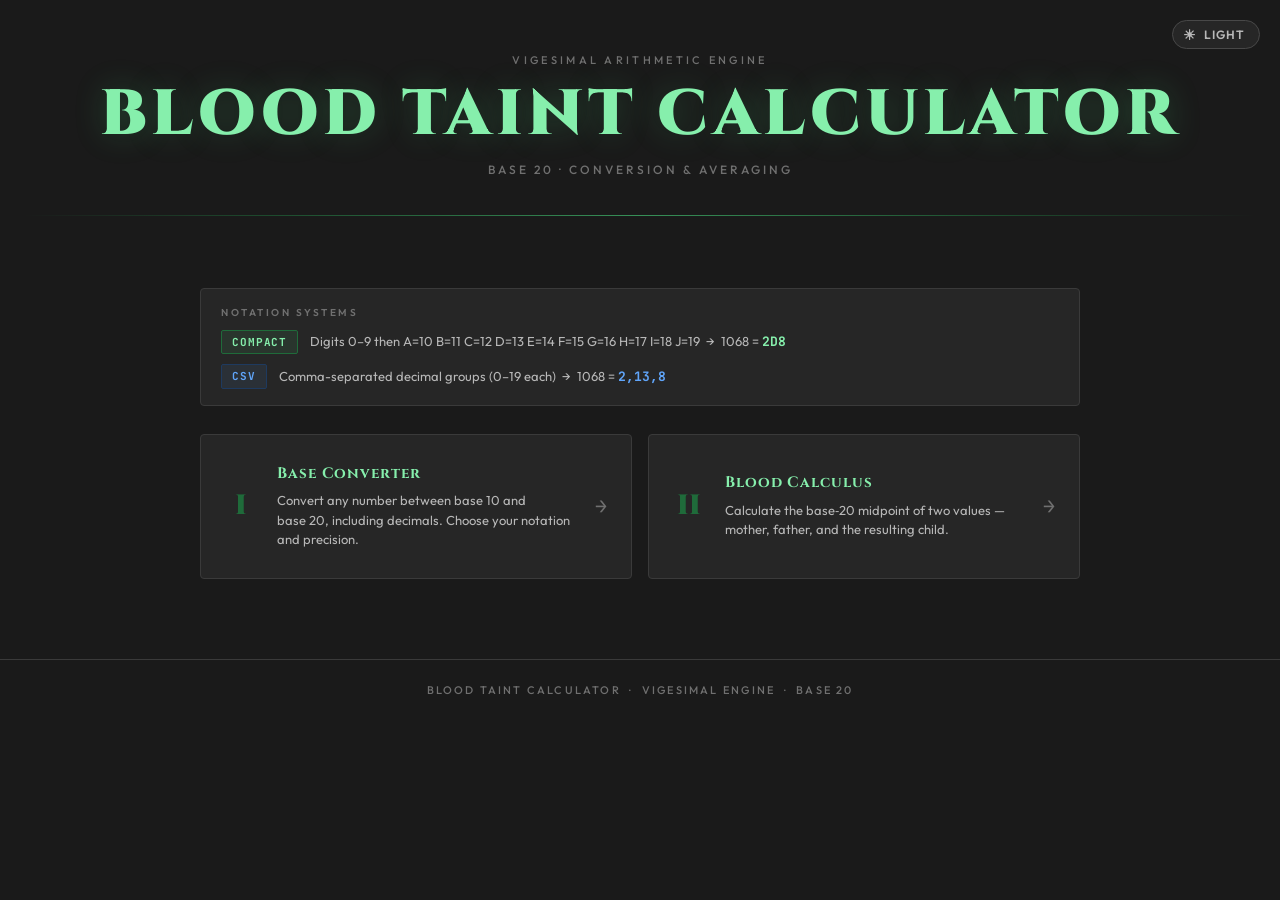
==== commit 79aa21da: "Attempting to improve averager" ====
--- a/index.html
+++ b/index.html
@@ -3,7 +3,7 @@
 <head>
 <meta charset="UTF-8">
 <meta name="viewport" content="width=device-width, initial-scale=1.0">
-<title>Taint Calculator</title>
+<title>Blood Taint Calculator</title>
 <link rel="stylesheet" href="assets/style.css">
 <script src="assets/script.js" defer></script>
 </head>
@@ -15,7 +15,7 @@
     <span class="theme-toggle-label">Light</span>
   </button>
   <div class="title-eyebrow">Vigesimal Arithmetic Engine</div>
-  <h1>TAINT CALCULATOR</h1>
+  <h1>BLOOD TAINT CALCULATOR</h1>
   <div class="subtitle">BASE&nbsp;20&nbsp;·&nbsp;CONVERSION&nbsp;&amp;&nbsp;AVERAGING</div>
 </header>
 
@@ -45,7 +45,7 @@
     <a href="averager.html" class="tool-card">
       <div class="tool-card-num">II</div>
       <div class="tool-card-body">
-        <div class="tool-card-title">Ancestral Average</div>
+        <div class="tool-card-title">Blood Calculus</div>
         <div class="tool-card-desc">Calculate the base&#8209;20 midpoint of two values — mother, father, and the resulting child.</div>
       </div>
       <div class="tool-card-arrow">→</div>
@@ -54,7 +54,7 @@
 
 </main>
 
-<footer>TAINT CALCULATOR &nbsp;·&nbsp; VIGESIMAL ENGINE &nbsp;·&nbsp; BASE&nbsp;20</footer>
+<footer>BLOOD TAINT CALCULATOR &nbsp;·&nbsp; VIGESIMAL ENGINE &nbsp;·&nbsp; BASE&nbsp;20</footer>
 
 </body>
 </html>
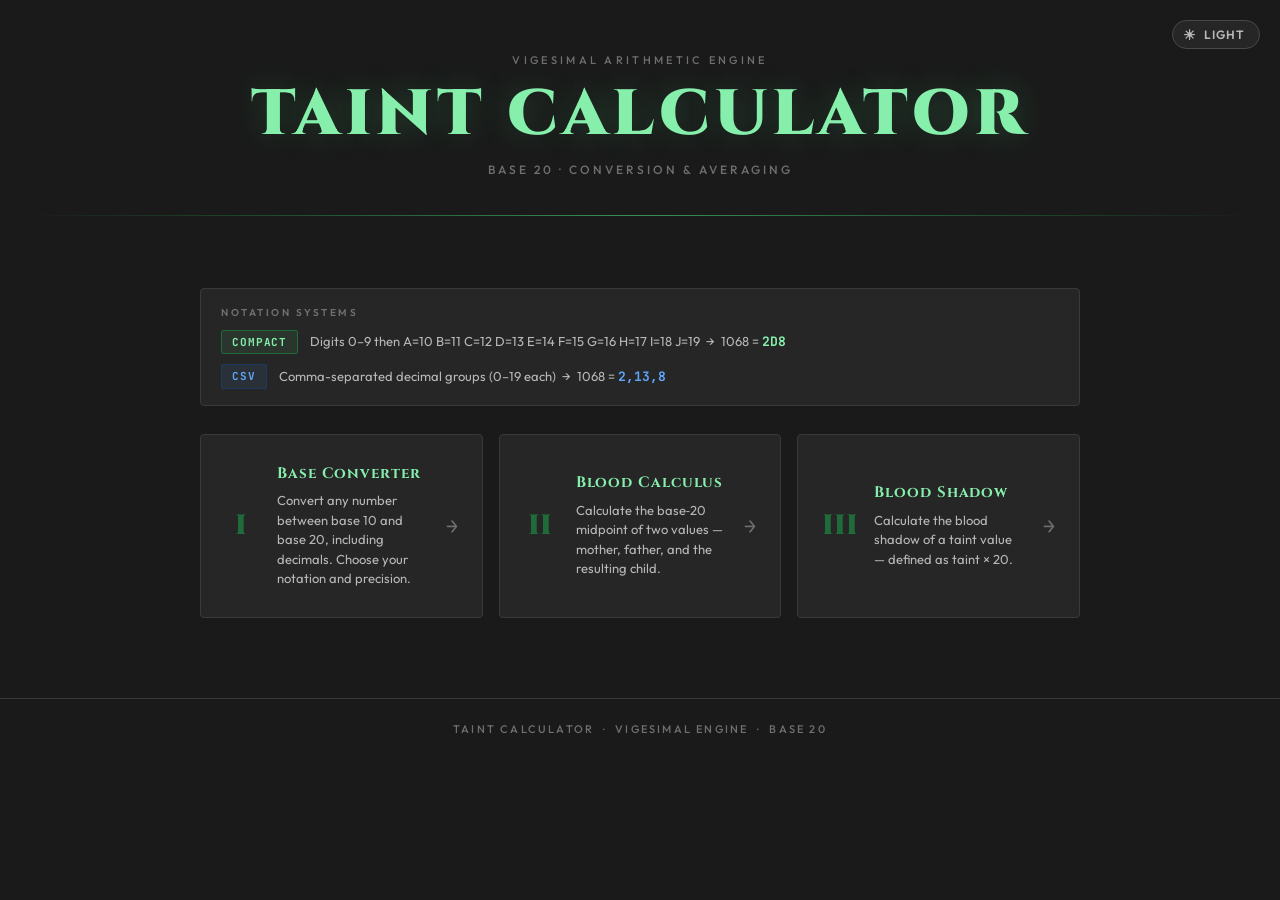
==== commit 974bd56b: "Add a page for calculating blood shadow" ====
--- a/index.html
+++ b/index.html
@@ -3,7 +3,7 @@
 <head>
 <meta charset="UTF-8">
 <meta name="viewport" content="width=device-width, initial-scale=1.0">
-<title>Blood Taint Calculator</title>
+<title>Taint Calculator</title>
 <link rel="stylesheet" href="assets/style.css">
 <script src="assets/script.js" defer></script>
 </head>
@@ -15,7 +15,7 @@
     <span class="theme-toggle-label">Light</span>
   </button>
   <div class="title-eyebrow">Vigesimal Arithmetic Engine</div>
-  <h1>BLOOD TAINT CALCULATOR</h1>
+  <h1>TAINT CALCULATOR</h1>
   <div class="subtitle">BASE&nbsp;20&nbsp;·&nbsp;CONVERSION&nbsp;&amp;&nbsp;AVERAGING</div>
 </header>
 
@@ -50,11 +50,19 @@
       </div>
       <div class="tool-card-arrow">→</div>
     </a>
+    <a href="shadow.html" class="tool-card">
+      <div class="tool-card-num">III</div>
+      <div class="tool-card-body">
+        <div class="tool-card-title">Blood Shadow</div>
+        <div class="tool-card-desc">Calculate the blood shadow of a taint value — defined as taint&nbsp;×&nbsp;20.</div>
+      </div>
+      <div class="tool-card-arrow">→</div>
+    </a>
   </nav>
 
 </main>
 
-<footer>BLOOD TAINT CALCULATOR &nbsp;·&nbsp; VIGESIMAL ENGINE &nbsp;·&nbsp; BASE&nbsp;20</footer>
+<footer>TAINT CALCULATOR &nbsp;·&nbsp; VIGESIMAL ENGINE &nbsp;·&nbsp; BASE&nbsp;20</footer>
 
 </body>
 </html>
--- a/assets/style.css
+++ b/assets/style.css
@@ -444,7 +444,7 @@
   flex-direction: column;
   gap: 28px;
 }
-.tool-nav { display: grid; grid-template-columns: 1fr 1fr; gap: 16px; }
+.tool-nav { display: grid; grid-template-columns: repeat(auto-fit, minmax(220px, 1fr)); gap: 16px; }
 .tool-card {
   display: flex;
   align-items: center;
@@ -557,4 +557,97 @@
   .card-header { padding: 16px 16px 0; }
   .tool-nav { grid-template-columns: 1fr; }
   .tool-card { gap: 16px; padding: 22px 18px; }
+}
+
+/* ── Blood Shadow page ───────────────────────────────────────────── */
+.shadow-grid {
+  display: grid;
+  grid-template-columns: 1fr auto 1fr;
+  gap: 12px;
+  align-items: end;
+  margin-bottom: 0;
+}
+
+.shadow-op {
+  display: flex;
+  flex-direction: column;
+  align-items: center;
+  justify-content: flex-end;
+  padding-bottom: 12px;
+  gap: 6px;
+  flex-shrink: 0;
+}
+.shadow-op-sym {
+  font-family: var(--font-mono);
+  font-size: 13px;
+  font-weight: 700;
+  color: var(--green);
+  letter-spacing: 0.05em;
+  white-space: nowrap;
+}
+.shadow-op-rule {
+  width: 2px;
+  height: 20px;
+  background: linear-gradient(to bottom, var(--green), transparent);
+  border-radius: 1px;
+}
+
+.shadow-result-block {
+  margin-top: 24px;
+  border: 1px solid var(--green-dim);
+  border-radius: var(--radius);
+  overflow: hidden;
+}
+.shadow-result-heading {
+  display: flex;
+  align-items: baseline;
+  gap: 12px;
+  padding: 10px 18px;
+  background: var(--green-faint);
+  border-bottom: 1px solid var(--green-dim);
+}
+.shadow-result-label {
+  font-family: var(--font-ui);
+  font-size: 11px;
+  font-weight: 700;
+  letter-spacing: 0.25em;
+  color: var(--green-glow);
+  text-transform: uppercase;
+}
+.shadow-result-formula {
+  font-family: var(--font-mono);
+  font-size: 12px;
+  color: var(--text-dim);
+}
+.shadow-result-block .result-grid { margin-top: 0; padding: 12px; gap: 10px; }
+.shadow-result-block > div[style] { padding: 0 12px 12px; }
+
+.result-box--highlight {
+  border-color: var(--green-dim);
+  background: var(--inset);
+}
+.result-box--highlight .result-value {
+  color: var(--green-glow);
+}
+
+/* ── Formula note ────────────────────────────────────────────────── */
+.formula-note {
+  font-family: var(--font-ui);
+  font-size: 12px;
+  color: var(--text-dim);
+  margin-bottom: 18px;
+  letter-spacing: 0.02em;
+}
+
+/* ── is-calculated input style ───────────────────────────────────── */
+input.is-calculated {
+  border-color: var(--green-dim) !important;
+  border-style: dashed !important;
+  color: var(--green-glow) !important;
+}
+
+@media (max-width: 600px) {
+  .shadow-grid { grid-template-columns: 1fr; }
+  .shadow-op { flex-direction: row; padding-bottom: 0; margin: 4px auto; }
+  .shadow-op-rule { width: 20px; height: 2px; background: linear-gradient(to right, var(--green), transparent); }
 }
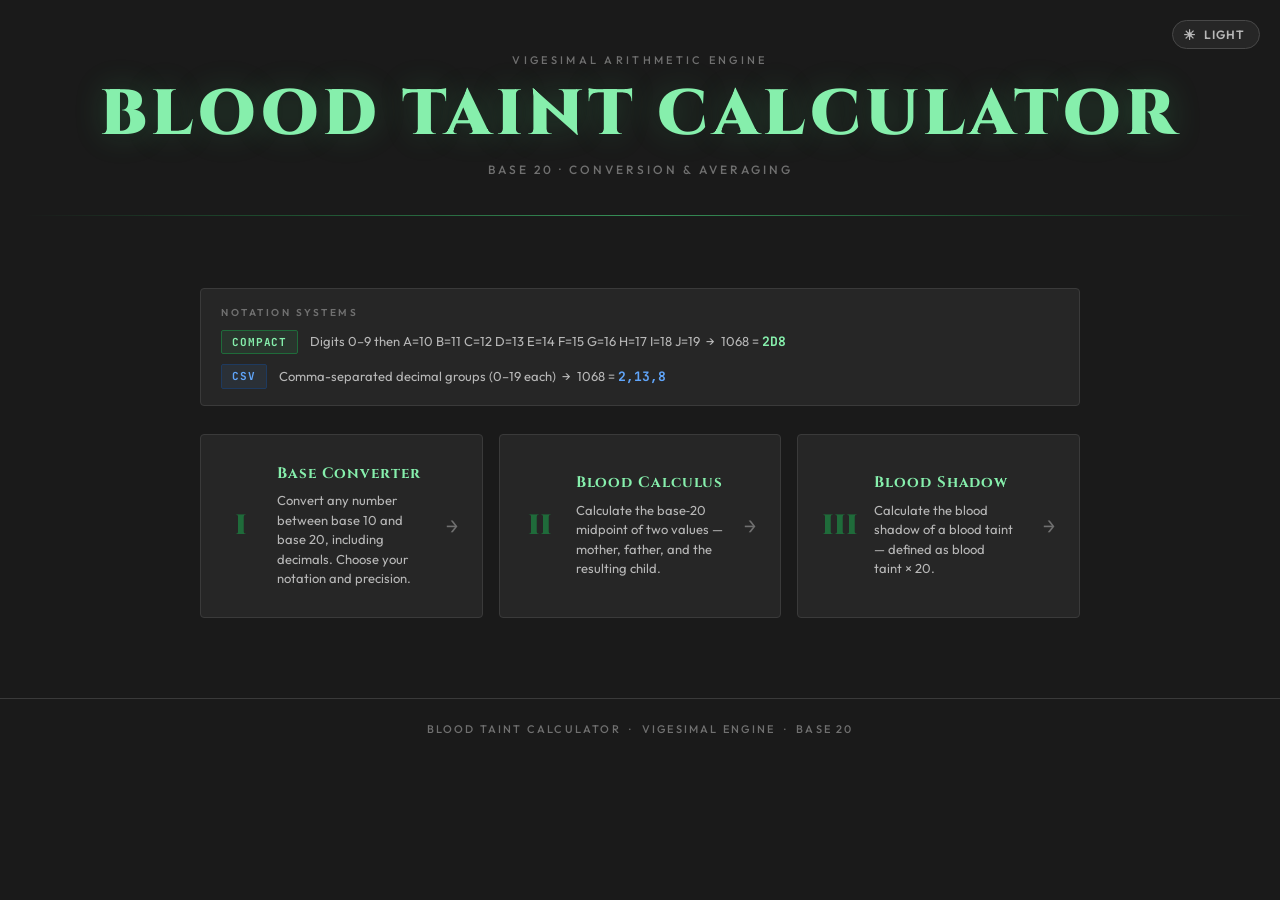
==== commit 363e049d: "Added blood shadow page and fixed logical errors" ====
--- a/index.html
+++ b/index.html
@@ -15,7 +15,7 @@
     <span class="theme-toggle-label">Light</span>
   </button>
   <div class="title-eyebrow">Vigesimal Arithmetic Engine</div>
-  <h1>TAINT CALCULATOR</h1>
+  <h1>BLOOD TAINT CALCULATOR</h1>
   <div class="subtitle">BASE&nbsp;20&nbsp;·&nbsp;CONVERSION&nbsp;&amp;&nbsp;AVERAGING</div>
 </header>
 
@@ -54,7 +54,7 @@
       <div class="tool-card-num">III</div>
       <div class="tool-card-body">
         <div class="tool-card-title">Blood Shadow</div>
-        <div class="tool-card-desc">Calculate the blood shadow of a taint value — defined as taint&nbsp;×&nbsp;20.</div>
+        <div class="tool-card-desc">Calculate the blood shadow of a blood taint — defined as blood taint&nbsp;×&nbsp;20.</div>
       </div>
       <div class="tool-card-arrow">→</div>
     </a>
@@ -62,7 +62,7 @@
 
 </main>
 
-<footer>TAINT CALCULATOR &nbsp;·&nbsp; VIGESIMAL ENGINE &nbsp;·&nbsp; BASE&nbsp;20</footer>
+<footer>BLOOD TAINT CALCULATOR &nbsp;·&nbsp; VIGESIMAL ENGINE &nbsp;·&nbsp; BASE&nbsp;20</footer>
 
 </body>
 </html>
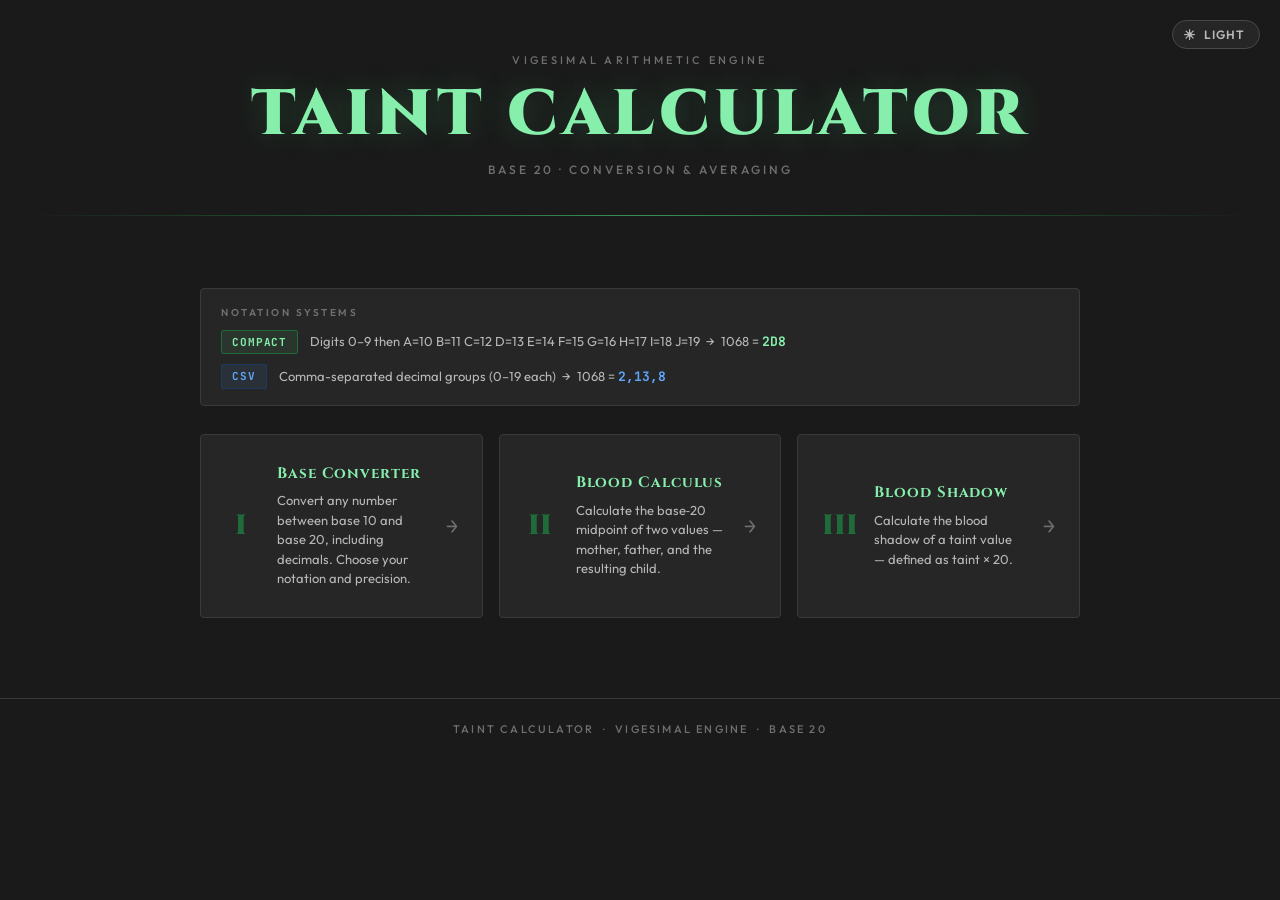
==== commit 603641aa: "Merge pull request #2 from jade-friend/dev Added a page to calculate blood shadow" ====
--- a/index.html
+++ b/index.html
@@ -15,7 +15,7 @@
     <span class="theme-toggle-label">Light</span>
   </button>
   <div class="title-eyebrow">Vigesimal Arithmetic Engine</div>
-  <h1>BLOOD TAINT CALCULATOR</h1>
+  <h1>TAINT CALCULATOR</h1>
   <div class="subtitle">BASE&nbsp;20&nbsp;·&nbsp;CONVERSION&nbsp;&amp;&nbsp;AVERAGING</div>
 </header>
 
@@ -54,7 +54,7 @@
       <div class="tool-card-num">III</div>
       <div class="tool-card-body">
         <div class="tool-card-title">Blood Shadow</div>
-        <div class="tool-card-desc">Calculate the blood shadow of a blood taint — defined as blood taint&nbsp;×&nbsp;20.</div>
+        <div class="tool-card-desc">Calculate the blood shadow of a taint value — defined as taint&nbsp;×&nbsp;20.</div>
       </div>
       <div class="tool-card-arrow">→</div>
     </a>
@@ -62,7 +62,7 @@
 
 </main>
 
-<footer>BLOOD TAINT CALCULATOR &nbsp;·&nbsp; VIGESIMAL ENGINE &nbsp;·&nbsp; BASE&nbsp;20</footer>
+<footer>TAINT CALCULATOR &nbsp;·&nbsp; VIGESIMAL ENGINE &nbsp;·&nbsp; BASE&nbsp;20</footer>
 
 </body>
 </html>
